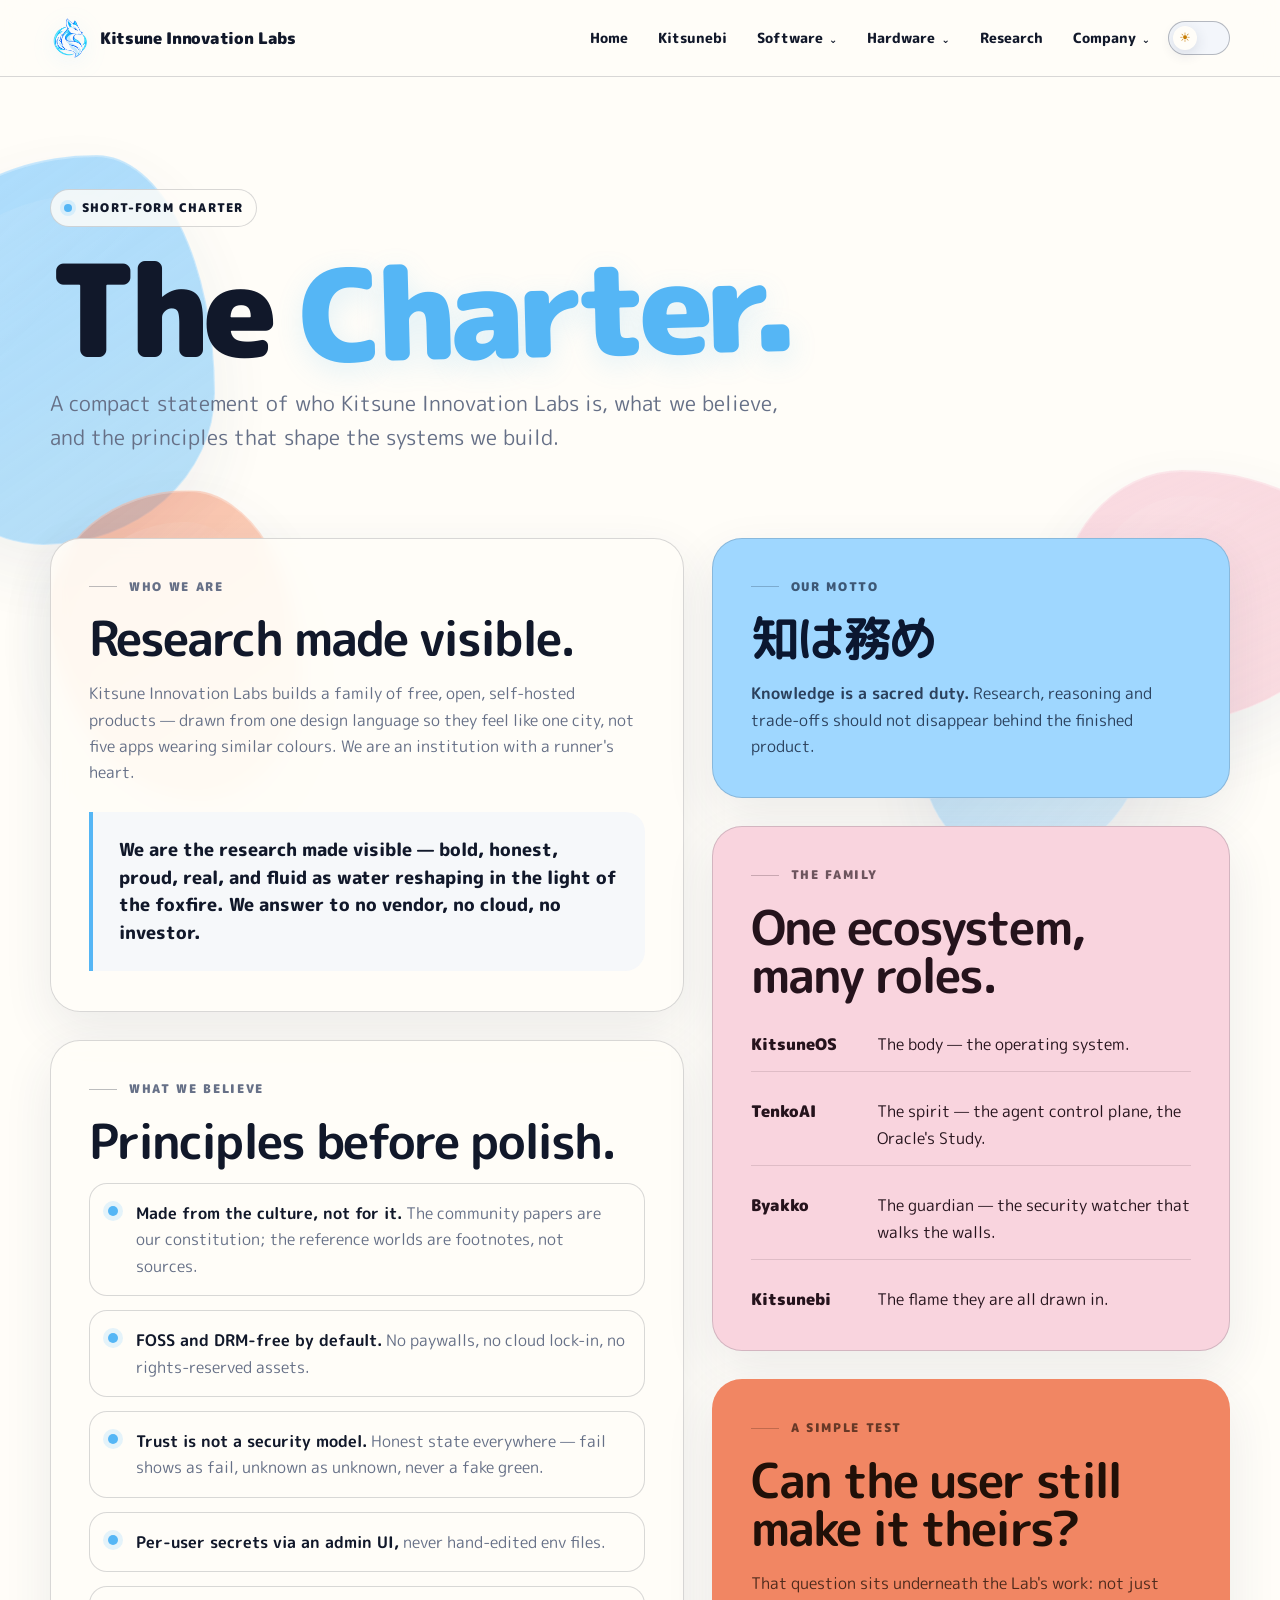
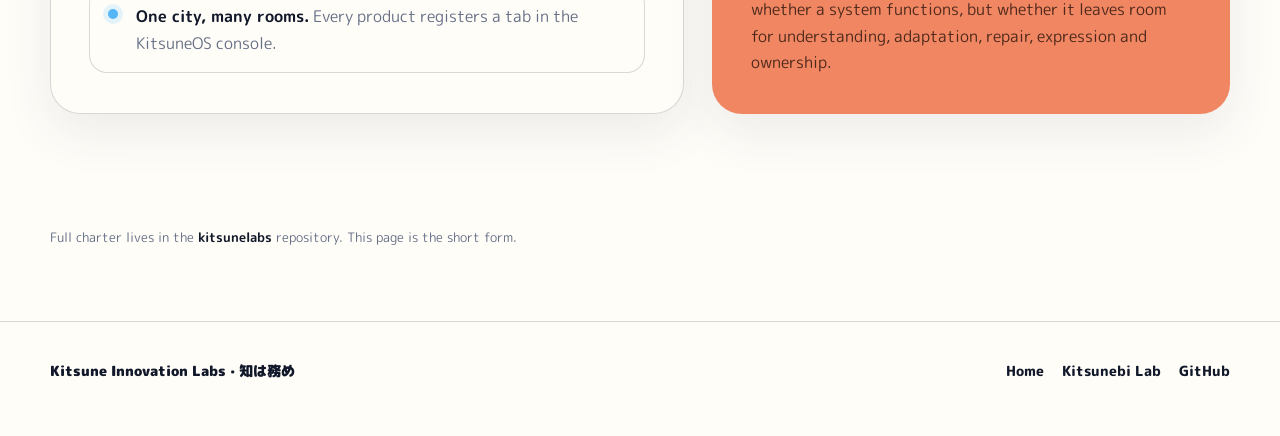
==== charter/index.html @ 7ac41de8 "Sync website dev branch" ====
<!DOCTYPE html>
<html lang="en" data-theme="day">
<head>
  <meta charset="UTF-8">
  <meta name="viewport" content="width=device-width, initial-scale=1.0">
  <title>Charter — Kitsune Innovation Labs</title>
  <meta name="description" content="The short-form charter for Kitsune Innovation Labs: who we are, what we believe, and how the Kitsune ecosystem fits together.">
  <link rel="preconnect" href="https://fonts.googleapis.com">
  <link rel="preconnect" href="https://fonts.gstatic.com" crossorigin>
  <link href="https://fonts.googleapis.com/css2?family=M+PLUS+Rounded+1c:wght@400;500;700;800;900&display=swap" rel="stylesheet">
  <style>
    :root {
      --foxfire:#79c8ff;
      --foxfire-strong:#55b6f5;
      --sakura:#f7c8d5;
      --ember:#ef724a;
      --night:#101936;
      --cream:#fffdf8;
      --ink:#11182a;
      --muted:#667087;
      --line:rgba(17,24,42,.16);
      --line-strong:rgba(17,24,42,.28);
      --paper:#fffdf8;
      --soft:#f3f6fb;
      --shadow:0 18px 50px rgba(40,54,84,.09);
      --radius:30px;
      --font:"M PLUS Rounded 1c",ui-rounded,system-ui,-apple-system,BlinkMacSystemFont,"Segoe UI",sans-serif;
    }

    html[data-theme="night"] {
      --ink:#f8faff;
      --muted:#b5bed0;
      --line:rgba(238,243,255,.15);
      --line-strong:rgba(238,243,255,.27);
      --paper:#0f1833;
      --soft:#162140;
      --cream:#0c142c;
      --shadow:0 18px 50px rgba(0,0,0,.18);
    }

    * { box-sizing:border-box; }
    html { scroll-behavior:smooth; }
    body {
      margin:0;
      font-family:var(--font);
      color:var(--ink);
      background:var(--cream);
      line-height:1.65;
      overflow-x:hidden;
      transition:background .25s ease,color .25s ease;
    }

    a { color:inherit; }
    button { font:inherit; }
    .shell { width:min(1180px,calc(100% - 48px)); margin:0 auto; }

    .page-blobs {
      position:fixed;
      inset:0;
      z-index:0;
      overflow:hidden;
      pointer-events:none;
    }
    .blob {
      position:absolute;
      opacity:.72;
      border:1px solid rgba(255,255,255,.34);
      box-shadow:0 26px 70px rgba(63,87,128,.10),inset 0 1px 0 rgba(255,255,255,.28);
      animation:lava-drift 18s ease-in-out infinite alternate;
      will-change:transform,border-radius;
      transform-origin:center;
      translate:0 var(--scroll-shift,0px);
    }
    .blob::after {
      content:"";
      position:absolute;
      inset:10%;
      border-radius:inherit;
      background:linear-gradient(135deg,rgba(255,255,255,.24),transparent 45%);
      opacity:.55;
    }
    .blob.one {
      width:330px;height:390px;left:-115px;top:155px;
      border-radius:64% 36% 52% 48%/44% 61% 39% 56%;
      background:linear-gradient(145deg,rgba(121,200,255,.88),rgba(85,182,245,.58));
      animation-duration:20s;
    }
    .blob.two {
      width:300px;height:255px;right:-76px;top:470px;
      border-radius:42% 58% 67% 33%/58% 42% 58% 42%;
      background:linear-gradient(155deg,rgba(247,200,213,.9),rgba(239,168,188,.56));
      animation-duration:24s;
      animation-direction:alternate-reverse;
    }
    .blob.three {
      width:250px;height:310px;left:4%;bottom:100px;
      border-radius:55% 45% 39% 61%/37% 60% 40% 63%;
      background:linear-gradient(145deg,rgba(239,114,74,.68),rgba(255,188,137,.46));
      animation-duration:22s;
    }
    .blob.four {
      width:230px;height:270px;right:10%;bottom:36px;
      border-radius:37% 63% 57% 43%/61% 43% 57% 39%;
      background:linear-gradient(135deg,rgba(85,182,245,.58),rgba(126,200,255,.34));
      animation-duration:27s;
      animation-direction:alternate-reverse;
    }
    html[data-theme="night"] .blob {
      opacity:.46;
      border-color:rgba(255,255,255,.12);
      box-shadow:0 30px 90px rgba(0,0,0,.14),inset 0 1px 0 rgba(255,255,255,.10);
      filter:saturate(.88) brightness(.84);
    }

    @keyframes lava-drift {
      0% { transform:translate3d(0,0,0) rotate(-2deg) scale(1);border-radius:64% 36% 52% 48%/44% 61% 39% 56%; }
      45% { transform:translate3d(18px,-12px,0) rotate(4deg) scale(1.045);border-radius:43% 57% 35% 65%/58% 37% 63% 42%; }
      100% { transform:translate3d(-8px,18px,0) rotate(-5deg) scale(.97);border-radius:56% 44% 63% 37%/36% 62% 38% 64%; }
    }
      to { transform:translate3d(20px,-14px,0) rotate(9deg) scale(1.05); }
    }

    .site-header,
    main,
    footer { position:relative; z-index:1; }

    .site-header {
      position:sticky;
      top:0;
      z-index:20;
      border-bottom:1px solid var(--line);
      background:color-mix(in srgb,var(--cream) 88%,transparent);
      backdrop-filter:blur(14px);
    }
    .nav {
      min-height:76px;
      display:flex;
      align-items:center;
      justify-content:space-between;
      gap:24px;
    }
    .brand {
      display:inline-flex;
      align-items:center;
      gap:10px;
      text-decoration:none;
      font-size:1rem;
      font-weight:900;
      letter-spacing:-.02em;
      white-space:nowrap;
    }
    .brand-mark {
      width:40px;
      height:40px;
      display:block;
      flex:0 0 auto;
      filter:drop-shadow(0 5px 12px rgba(85,182,245,.12));
    }
    .nav-links { display:flex;align-items:center;gap:6px; }
    .nav-link,.nav-menu summary {
      appearance:none;border:0;background:none;text-decoration:none;color:var(--ink);
      padding:9px 12px;border-radius:999px;font-size:.86rem;font-weight:800;
      line-height:1.2;cursor:pointer;list-style:none;white-space:nowrap;
    }
    .nav-menu summary::-webkit-details-marker { display:none; }
    .nav-link:hover,.nav-link:focus-visible,.nav-menu summary:hover,.nav-menu summary:focus-visible,.nav-menu[open] > summary { background:var(--soft); }
    .nav-menu { position:relative; }
    .nav-menu summary::after { content:"⌄";display:inline-block;margin-left:6px;font-size:.72em;transition:transform .18s ease; }
    .nav-menu[open] summary::after { transform:rotate(180deg); }
    .nav-dropdown {
      position:absolute;right:0;top:calc(100% + 10px);min-width:260px;padding:8px;
      border:1px solid var(--line);border-radius:20px;
      background:color-mix(in srgb,var(--paper) 94%,transparent);
      backdrop-filter:blur(16px);box-shadow:var(--shadow);z-index:60;
    }
    .nav-dropdown a,.nav-dropdown .nav-disabled {
      display:flex;align-items:center;justify-content:space-between;gap:16px;width:100%;
      padding:11px 12px;border-radius:14px;text-decoration:none;font-weight:800;font-size:.84rem;
    }
    .nav-submenu { position:relative; }
    .nav-submenu > summary {
      display:flex;align-items:center;justify-content:space-between;gap:16px;width:100%;
      padding:11px 12px;border-radius:14px;font-weight:800;font-size:.84rem;cursor:pointer;list-style:none;color:var(--muted);
    }
    .nav-submenu > summary::-webkit-details-marker { display:none; }
    .nav-submenu > summary:hover,.nav-submenu > summary:focus-visible,.nav-submenu[open] > summary { background:var(--soft); }
    .nav-submenu > summary::after {
      content:"";width:0;height:0;flex:0 0 auto;
      border-top:5px solid transparent;border-bottom:5px solid transparent;border-left:7px solid currentColor;
      transition:transform .18s ease;
    }
    .nav-submenu[open] > summary::after { transform:rotate(90deg); }
    .nav-flyout {
      position:absolute;left:calc(100% + 10px);top:-8px;min-width:210px;padding:8px;
      border:1px solid var(--line);border-radius:20px;
      background:color-mix(in srgb,var(--paper) 94%,transparent);
      backdrop-filter:blur(16px);box-shadow:var(--shadow);z-index:70;
    }
    .nav-flyout .nav-disabled { padding:10px 12px; }
    .nav-dropdown a:hover,.nav-dropdown a:focus-visible { background:var(--soft); }
    .nav-disabled { color:var(--muted);cursor:default; }
    .nav-status { font-size:.64rem;letter-spacing:.06em;text-transform:uppercase;opacity:.72; }
    .nav-dropdown-grouped { min-width:300px; }
    .nav-group + .nav-group { border-top:1px solid var(--line);margin-top:6px;padding-top:6px; }
    .nav-group-label { display:block;padding:7px 12px 5px;font-size:.64rem;font-weight:900;letter-spacing:.1em;text-transform:uppercase;color:var(--muted); }

    .theme-switch {
      position:relative;
      width:62px;
      height:34px;
      padding:0;
      border:1px solid var(--line-strong);
      border-radius:999px;
      background:var(--soft);
      cursor:pointer;
    }
    .theme-switch::before {
      content:"☀";
      position:absolute;
      left:4px;top:4px;
      width:24px;height:24px;
      display:grid;place-items:center;
      border-radius:50%;
      background:var(--paper);
      box-shadow:0 4px 14px rgba(40,54,84,.14);
      color:#c67b00;
      font-size:.8rem;
      transition:transform .25s ease,color .25s ease,background .25s ease;
    }
    html[data-theme="night"] .theme-switch::before {
      content:"☾";
      transform:translateX(28px);
      color:var(--foxfire);
    }
    .theme-switch:focus-visible { outline:3px solid color-mix(in srgb,var(--foxfire) 55%,transparent);outline-offset:3px; }

    .hero {
      position:relative;
      max-width:900px;
      padding:112px 0 82px;
    }
    .kicker {
      display:inline-flex;
      align-items:center;
      gap:10px;
      padding:8px 13px;
      border:1px solid var(--line);
      border-radius:999px;
      background:color-mix(in srgb,var(--paper) 82%,transparent);
      font-size:.74rem;
      font-weight:900;
      letter-spacing:.1em;
      text-transform:uppercase;
    }
    .kicker::before {
      content:"";
      width:8px;height:8px;border-radius:50%;
      background:var(--foxfire-strong);
      box-shadow:0 0 0 4px color-mix(in srgb,var(--foxfire) 22%,transparent);
    }
    h1 {
      margin:26px 0 22px;
      font-size:clamp(4rem,10vw,8rem);
      line-height:.88;
      letter-spacing:-.06em;
      font-weight:900;
    }
    h1 span {
      display:inline-block;
      color:var(--foxfire-strong);
      transform:rotate(-1.5deg);
      text-shadow:0 8px 28px rgba(85,182,245,.17);
    }
    .lead {
      max-width:760px;
      margin:0;
      color:var(--muted);
      font-size:clamp(1.08rem,2vw,1.3rem);
    }

    .charter-grid {
      display:grid;
      grid-template-columns:minmax(0,1.1fr) minmax(280px,.9fr);
      gap:28px;
      padding-bottom:112px;
    }
    .stack { display:grid;gap:28px; }
    .card {
      border:1px solid var(--line);
      border-radius:var(--radius);
      padding:38px;
      background:color-mix(in srgb,var(--paper) 90%,transparent);
      backdrop-filter:blur(8px);
      box-shadow:var(--shadow);
    }
    .card.blue { background:color-mix(in srgb,var(--foxfire) 72%,white);color:#0b1730; }
    .card.pink { background:color-mix(in srgb,var(--sakura) 78%,white);color:#25131c; }
    .card.ember { background:color-mix(in srgb,var(--ember) 86%,white);color:#211008;border-color:transparent; }

    .section-label {
      display:flex;
      align-items:center;
      gap:12px;
      margin-bottom:18px;
      color:var(--muted);
      font-size:.74rem;
      font-weight:900;
      letter-spacing:.14em;
      text-transform:uppercase;
    }
    .section-label::before { content:"";width:28px;height:1px;background:var(--line-strong); }
    .blue .section-label,
    .pink .section-label,
    .ember .section-label { color:currentColor;opacity:.66; }
    .blue .section-label::before,
    .pink .section-label::before,
    .ember .section-label::before { background:currentColor;opacity:.35; }

    h2 {
      margin:0 0 18px;
      font-size:clamp(1.8rem,4vw,3rem);
      line-height:1;
      letter-spacing:-.04em;
    }
    p { margin:0;color:var(--muted);font-size:1rem; }
    p + p { margin-top:16px; }
    .blue p,.pink p,.ember p { color:currentColor;opacity:.78; }
    strong,b { color:var(--ink); }
    .blue strong,.blue b,.pink strong,.pink b,.ember strong,.ember b { color:currentColor; }

    .quote {
      margin-top:26px;
      padding:24px 26px;
      border-left:4px solid var(--foxfire-strong);
      border-radius:0 20px 20px 0;
      background:color-mix(in srgb,var(--soft) 70%,transparent);
      font-size:1.12rem;
      font-weight:800;
      line-height:1.55;
    }

    ul {
      margin:0;
      padding:0;
      list-style:none;
      display:grid;
      gap:14px;
    }
    li {
      position:relative;
      padding:16px 18px 16px 46px;
      border:1px solid var(--line);
      border-radius:18px;
      background:color-mix(in srgb,var(--paper) 80%,transparent);
      color:var(--muted);
    }
    li::before {
      content:"";
      position:absolute;
      left:18px;top:22px;
      width:10px;height:10px;
      border-radius:50%;
      background:var(--foxfire-strong);
      box-shadow:0 0 0 5px color-mix(in srgb,var(--foxfire) 20%,transparent);
    }

    .family {
      display:grid;
      gap:12px;
      margin-top:18px;
    }
    .family-item {
      display:grid;
      grid-template-columns:110px 1fr;
      gap:16px;
      align-items:start;
      padding:14px 0;
      border-bottom:1px solid color-mix(in srgb,currentColor 12%,transparent);
    }
    .family-item:last-child { border-bottom:0;padding-bottom:0; }
    .family-item strong { font-weight:900; }

    .footnote {
      padding:0 0 72px;
      color:var(--muted);
      font-size:.84rem;
    }

    footer {
      border-top:1px solid var(--line);
      padding:38px 0 54px;
      font-size:.86rem;
    }
    .footer-row { display:flex;justify-content:space-between;align-items:center;gap:24px; }
    .footer-brand { font-weight:900; }
    .footer-links { display:flex;flex-wrap:wrap;gap:18px; }
    .footer-links a { text-decoration:none;font-weight:800; }

    @media (max-width:860px) {
      .charter-grid { grid-template-columns:1fr; }
    }
    @media (max-width:700px) {
      .shell { width:min(100% - 30px,1180px); }
      .nav { min-height:68px; }
      .brand { font-size:.9rem;gap:8px; }
      .brand span { display:none; }
      .brand-mark { width:34px;height:34px; }
      .nav-links { gap:2px; }
      .nav-link,.nav-menu summary { padding:8px 7px;font-size:.76rem; }
      .nav-menu summary::after { margin-left:3px; }
      .nav-dropdown { position:fixed;left:15px;right:15px;top:76px;min-width:0; }
      .nav-flyout { position:static;margin:6px 0 2px 12px;min-width:0;box-shadow:none;background:transparent; }
      .theme-switch { width:54px;flex:0 0 54px; }
      .theme-switch::before { width:24px;height:24px; }
      html[data-theme="night"] .theme-switch::before { transform:translateX(20px); }
      .hero { padding:78px 0 58px; }
      .card { padding:28px; }
      .family-item { grid-template-columns:1fr;gap:4px; }
      .footer-row { align-items:flex-start;flex-direction:column; }
      .blob.one { width:240px;height:240px;left:-80px;top:110px; }
      .blob.two { width:220px;height:220px;right:-70px;top:480px; }
      .blob.three { width:180px;height:180px;left:-30px;bottom:130px; }
    }
    @media (prefers-reduced-motion:reduce) {
      html { scroll-behavior:auto; }
      *,*::before,*::after { animation:none !important;transition:none !important; }
    }
  </style>
</head>
<body>
  <div class="page-blobs" aria-hidden="true">
    <div class="blob one" data-depth="0.055"></div>
    <div class="blob two" data-depth="0.075"></div>
    <div class="blob three" data-depth="0.09"></div>
    <div class="blob four" data-depth="0.045"></div>
  </div>

  <header class="site-header"><div class="shell nav"><a class="brand" href="../"><img class="brand-mark" src="../assets/kitsune-emblem.png" alt="" aria-hidden="true"><span>Kitsune Innovation Labs</span></a><nav class="nav-links" aria-label="Primary navigation"><a class="nav-link" href="../">Home</a><a class="nav-link" href="../design/">Kitsunebi</a><details class="nav-menu"><summary>Software</summary><div class="nav-dropdown nav-dropdown-grouped"><div class="nav-group"><span class="nav-group-label">Systems</span><details class="nav-submenu"><summary><span>KitsuneOS</span><span class="nav-status">In development</span></summary><div class="nav-flyout"><a href="../kitsuneos/"><span>KitsuneOS overview</span><span aria-hidden="true">→</span></a><a href="../kitsuneos/desktop/"><span>Desktop</span><span aria-hidden="true">→</span></a><a href="../kitsuneos/server/"><span>Server</span><span aria-hidden="true">→</span></a><a href="../kitsuneos/tv/"><span>TV</span><span aria-hidden="true">→</span></a><a href="../kitsuneos/touch/"><span>Touch</span><span aria-hidden="true">→</span></a><a href="../kitsuneos/wear/"><span>Wear</span><span aria-hidden="true">→</span></a><a href="../kitsuneos/game/"><span>Game</span><span aria-hidden="true">→</span></a><a href="../kitsuneos/sim/"><span>Sim</span><span aria-hidden="true">→</span></a><a href="../kitsuneos/apple-silicon/"><span>Apple Silicon</span><span aria-hidden="true">→</span></a></div></details><div class="nav-disabled"><span>Kitsune Control</span><span class="nav-status">In development</span></div></div><div class="nav-group"><span class="nav-group-label">Intelligence</span><div class="nav-disabled"><span>Neko / TenkoAI</span><span class="nav-status">Research</span></div></div><div class="nav-group"><span class="nav-group-label">Experiences</span><div class="nav-disabled"><span>GameTable</span><span class="nav-status">In development</span></div><div class="nav-disabled"><span>Kitsune Music</span><span class="nav-status">Research</span></div><div class="nav-disabled"><span>Kitsune Stream</span><span class="nav-status">Future</span></div></div><div class="nav-group"><span class="nav-group-label">Learning</span><div class="nav-disabled"><span>Kitsune Academy</span><span class="nav-status">Planned</span></div></div></div></details><details class="nav-menu"><summary>Hardware</summary><div class="nav-dropdown"><div class="nav-disabled"><span>Shirogane</span><span class="nav-status">Division</span></div><div class="nav-disabled"><span>KitsuneBook</span><span class="nav-status">Future</span></div><div class="nav-disabled"><span>Kitsune Pocket</span><span class="nav-status">Future</span></div><div class="nav-disabled"><span>Kitsune Slate</span><span class="nav-status">Future</span></div><div class="nav-disabled"><span>Kitsune Loop</span><span class="nav-status">Future</span></div><div class="nav-disabled"><span>Kitsune Serve</span><span class="nav-status">Future</span></div></div></details><a class="nav-link" href="../design/#/research">Research</a><details class="nav-menu"><summary>Company</summary><div class="nav-dropdown"><a href="../charter/" aria-current="page"><span>Charter</span><span aria-hidden="true">→</span></a><a href="https://github.com/Kitsune-Innovation-Labs"><span>GitHub</span><span aria-hidden="true">↗</span></a></div></details><button class="theme-switch" id="themeToggle" type="button" role="switch" aria-checked="false" aria-label="Use night theme"></button></nav></div></header>

  <main>
    <div class="shell">
      <section class="hero" aria-labelledby="charter-title">
        <div class="kicker">Short-form charter</div>
        <h1 id="charter-title">The <span>Charter.</span></h1>
        <p class="lead">A compact statement of who Kitsune Innovation Labs is, what we believe, and the principles that shape the systems we build.</p>
      </section>

      <div class="charter-grid">
        <div class="stack">
          <section class="card" aria-labelledby="who-title">
            <div class="section-label">Who we are</div>
            <h2 id="who-title">Research made visible.</h2>
            <p>Kitsune Innovation Labs builds a family of free, open, self-hosted products — drawn from one design language so they feel like one city, not five apps wearing similar colours. We are an institution with a runner's heart.</p>
            <div class="quote">We are the research made visible — bold, honest, proud, real, and fluid as water reshaping in the light of the foxfire. We answer to no vendor, no cloud, no investor.</div>
          </section>

          <section class="card" aria-labelledby="beliefs-title">
            <div class="section-label">What we believe</div>
            <h2 id="beliefs-title">Principles before polish.</h2>
            <ul>
              <li><b>Made from the culture, not for it.</b> The community papers are our constitution; the reference worlds are footnotes, not sources.</li>
              <li><b>FOSS and DRM-free by default.</b> No paywalls, no cloud lock-in, no rights-reserved assets.</li>
              <li><b>Trust is not a security model.</b> Honest state everywhere — fail shows as fail, unknown as unknown, never a fake green.</li>
              <li><b>Per-user secrets via an admin UI,</b> never hand-edited env files.</li>
              <li><b>One city, many rooms.</b> Every product registers a tab in the KitsuneOS console.</li>
            </ul>
          </section>
        </div>

        <div class="stack">
          <section class="card blue" aria-labelledby="motto-title">
            <div class="section-label">Our motto</div>
            <h2 id="motto-title">知は務め</h2>
            <p><strong>Knowledge is a sacred duty.</strong> Research, reasoning and trade-offs should not disappear behind the finished product.</p>
          </section>

          <section class="card pink" aria-labelledby="family-title">
            <div class="section-label">The family</div>
            <h2 id="family-title">One ecosystem, many roles.</h2>
            <div class="family">
              <div class="family-item"><strong>KitsuneOS</strong><span>The body — the operating system.</span></div>
              <div class="family-item"><strong>TenkoAI</strong><span>The spirit — the agent control plane, the Oracle's Study.</span></div>
              <div class="family-item"><strong>Byakko</strong><span>The guardian — the security watcher that walks the walls.</span></div>
              <div class="family-item"><strong>Kitsunebi</strong><span>The flame they are all drawn in.</span></div>
            </div>
          </section>

          <section class="card ember" aria-labelledby="ownership-title">
            <div class="section-label">A simple test</div>
            <h2 id="ownership-title">Can the user still make it theirs?</h2>
            <p>That question sits underneath the Lab's work: not just whether a system functions, but whether it leaves room for understanding, adaptation, repair, expression and ownership.</p>
          </section>
        </div>
      </div>

      <p class="footnote">Full charter lives in the <strong>kitsunelabs</strong> repository. This page is the short form.</p>
    </div>
  </main>

  <footer>
    <div class="shell footer-row">
      <div class="footer-brand">Kitsune Innovation Labs · 知は務め</div>
      <div class="footer-links">
        <a href="../">Home</a>
        <a href="../design/">Kitsunebi Lab</a>
        <a href="https://github.com/Kitsune-Innovation-Labs">GitHub</a>
      </div>
    </div>
  </footer>

  <script>
    const root = document.documentElement;
    const toggle = document.getElementById('themeToggle');
    const saved = localStorage.getItem('kitsune-theme');

    if (saved === 'night') root.dataset.theme = 'night';
    else root.dataset.theme = 'day';

    function syncToggle() {
      const isNight = root.dataset.theme === 'night';
      toggle.setAttribute('aria-checked', String(isNight));
      toggle.setAttribute('aria-label', isNight ? 'Use day theme' : 'Use night theme');
    }

    syncToggle();
    toggle.addEventListener('click', () => {
      const next = root.dataset.theme === 'night' ? 'day' : 'night';
      root.dataset.theme = next;
      localStorage.setItem('kitsune-theme', next);
      syncToggle();
    });

    const reduceMotion = window.matchMedia('(prefers-reduced-motion: reduce)');
    const blobs = [...document.querySelectorAll('.blob[data-depth]')];
    let scrollTick = false;

    function moveBlobs() {
      if (reduceMotion.matches) {
        blobs.forEach(blob => blob.style.removeProperty('--scroll-shift'));
        scrollTick = false;
        return;
      }

      const y = window.scrollY;
      blobs.forEach(blob => {
        const depth = parseFloat(blob.dataset.depth || '0');
        const shift = Math.max(-120, Math.min(120, -y * depth));
        blob.style.setProperty('--scroll-shift', `${shift}px`);
      });
      scrollTick = false;
    }

    function requestBlobMove() {
      if (!scrollTick) {
        scrollTick = true;
        requestAnimationFrame(moveBlobs);
      }
    }

    window.addEventListener('scroll', requestBlobMove, { passive:true });
    reduceMotion.addEventListener?.('change', requestBlobMove);
    moveBlobs();

    document.addEventListener('click', event => {
      document.querySelectorAll('.nav-menu[open]').forEach(menu => {
        if (!menu.contains(event.target)) menu.removeAttribute('open');
      });
    });
    document.addEventListener('keydown', event => {
      if (event.key === 'Escape') document.querySelectorAll('.nav-menu[open]').forEach(menu => menu.removeAttribute('open'));
    });
    document.querySelectorAll('.nav-menu').forEach(menu => menu.addEventListener('toggle', () => {
      if (menu.open) document.querySelectorAll('.nav-menu[open]').forEach(other => {
        if (other !== menu) other.removeAttribute('open');
      });
    }));
  </script>
</body>
</html>
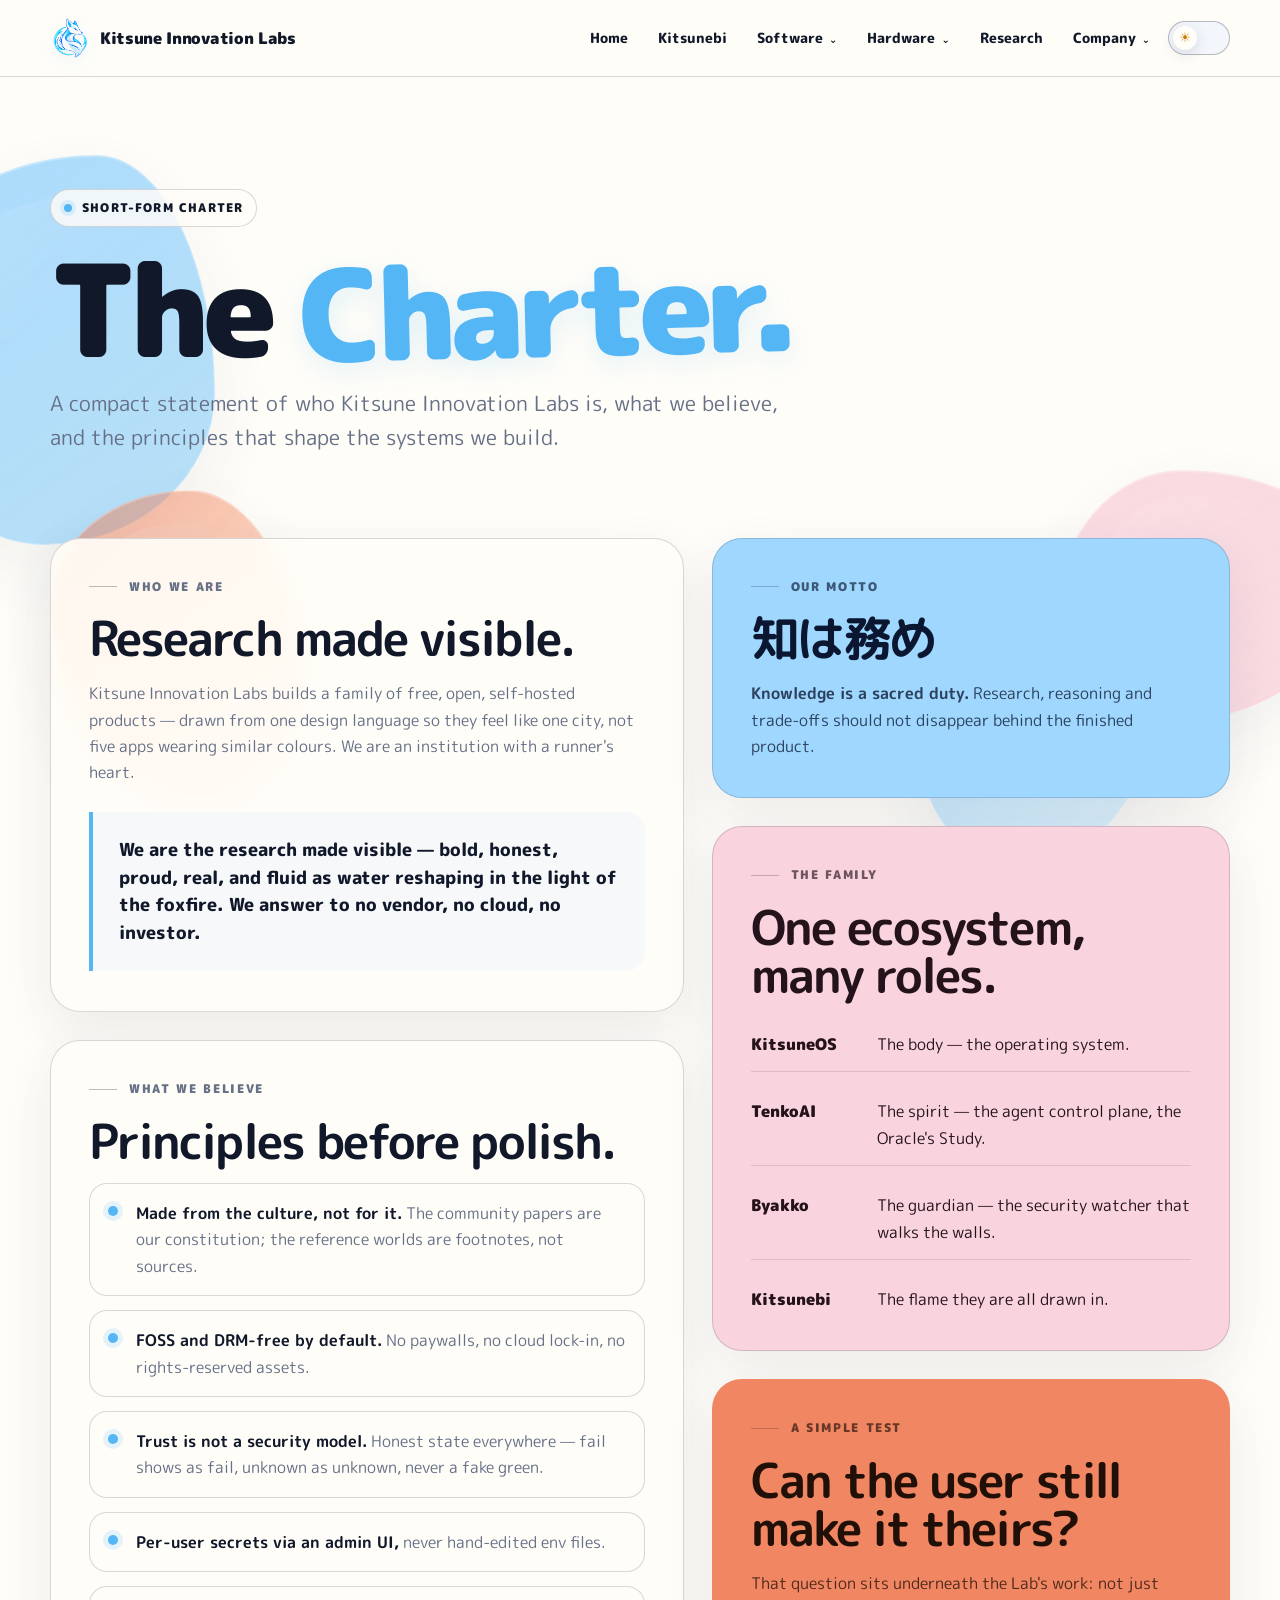
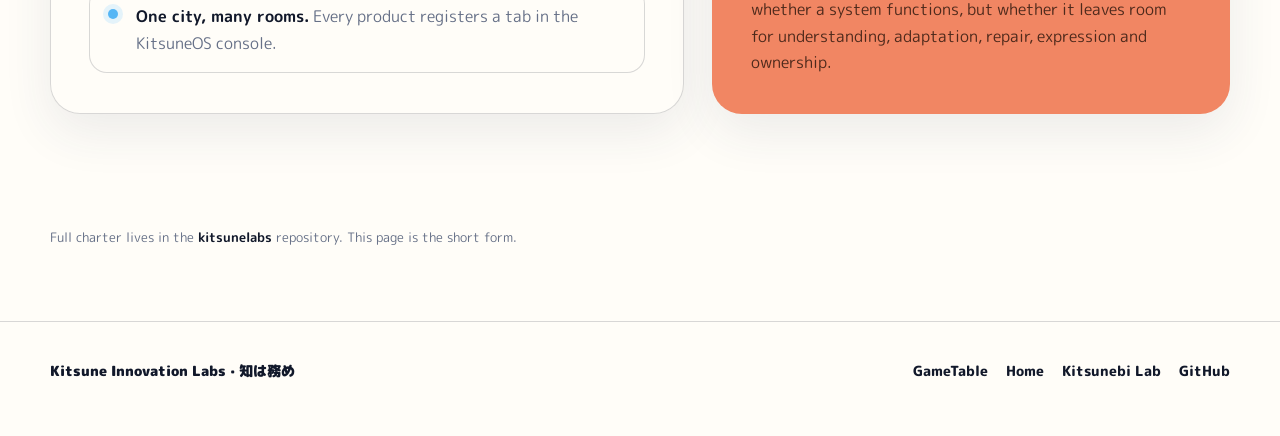
==== commit d916ca5e: "Sync website dev branch" ====
--- a/charter/index.html
+++ b/charter/index.html
@@ -9,571 +9,23 @@
   <link rel="preconnect" href="https://fonts.gstatic.com" crossorigin>
   <link href="https://fonts.googleapis.com/css2?family=M+PLUS+Rounded+1c:wght@400;500;700;800;900&display=swap" rel="stylesheet">
   <style>
-    :root {
-      --foxfire:#79c8ff;
-      --foxfire-strong:#55b6f5;
-      --sakura:#f7c8d5;
-      --ember:#ef724a;
-      --night:#101936;
-      --cream:#fffdf8;
-      --ink:#11182a;
-      --muted:#667087;
-      --line:rgba(17,24,42,.16);
-      --line-strong:rgba(17,24,42,.28);
-      --paper:#fffdf8;
-      --soft:#f3f6fb;
-      --shadow:0 18px 50px rgba(40,54,84,.09);
-      --radius:30px;
-      --font:"M PLUS Rounded 1c",ui-rounded,system-ui,-apple-system,BlinkMacSystemFont,"Segoe UI",sans-serif;
-    }
-
-    html[data-theme="night"] {
-      --ink:#f8faff;
-      --muted:#b5bed0;
-      --line:rgba(238,243,255,.15);
-      --line-strong:rgba(238,243,255,.27);
-      --paper:#0f1833;
-      --soft:#162140;
-      --cream:#0c142c;
-      --shadow:0 18px 50px rgba(0,0,0,.18);
-    }
-
-    * { box-sizing:border-box; }
-    html { scroll-behavior:smooth; }
-    body {
-      margin:0;
-      font-family:var(--font);
-      color:var(--ink);
-      background:var(--cream);
-      line-height:1.65;
-      overflow-x:hidden;
-      transition:background .25s ease,color .25s ease;
-    }
-
-    a { color:inherit; }
-    button { font:inherit; }
-    .shell { width:min(1180px,calc(100% - 48px)); margin:0 auto; }
-
-    .page-blobs {
-      position:fixed;
-      inset:0;
-      z-index:0;
-      overflow:hidden;
-      pointer-events:none;
-    }
-    .blob {
-      position:absolute;
-      opacity:.72;
-      border:1px solid rgba(255,255,255,.34);
-      box-shadow:0 26px 70px rgba(63,87,128,.10),inset 0 1px 0 rgba(255,255,255,.28);
-      animation:lava-drift 18s ease-in-out infinite alternate;
-      will-change:transform,border-radius;
-      transform-origin:center;
-      translate:0 var(--scroll-shift,0px);
-    }
-    .blob::after {
-      content:"";
-      position:absolute;
-      inset:10%;
-      border-radius:inherit;
-      background:linear-gradient(135deg,rgba(255,255,255,.24),transparent 45%);
-      opacity:.55;
-    }
-    .blob.one {
-      width:330px;height:390px;left:-115px;top:155px;
-      border-radius:64% 36% 52% 48%/44% 61% 39% 56%;
-      background:linear-gradient(145deg,rgba(121,200,255,.88),rgba(85,182,245,.58));
-      animation-duration:20s;
-    }
-    .blob.two {
-      width:300px;height:255px;right:-76px;top:470px;
-      border-radius:42% 58% 67% 33%/58% 42% 58% 42%;
-      background:linear-gradient(155deg,rgba(247,200,213,.9),rgba(239,168,188,.56));
-      animation-duration:24s;
-      animation-direction:alternate-reverse;
-    }
-    .blob.three {
-      width:250px;height:310px;left:4%;bottom:100px;
-      border-radius:55% 45% 39% 61%/37% 60% 40% 63%;
-      background:linear-gradient(145deg,rgba(239,114,74,.68),rgba(255,188,137,.46));
-      animation-duration:22s;
-    }
-    .blob.four {
-      width:230px;height:270px;right:10%;bottom:36px;
-      border-radius:37% 63% 57% 43%/61% 43% 57% 39%;
-      background:linear-gradient(135deg,rgba(85,182,245,.58),rgba(126,200,255,.34));
-      animation-duration:27s;
-      animation-direction:alternate-reverse;
-    }
-    html[data-theme="night"] .blob {
-      opacity:.46;
-      border-color:rgba(255,255,255,.12);
-      box-shadow:0 30px 90px rgba(0,0,0,.14),inset 0 1px 0 rgba(255,255,255,.10);
-      filter:saturate(.88) brightness(.84);
-    }
-
-    @keyframes lava-drift {
-      0% { transform:translate3d(0,0,0) rotate(-2deg) scale(1);border-radius:64% 36% 52% 48%/44% 61% 39% 56%; }
-      45% { transform:translate3d(18px,-12px,0) rotate(4deg) scale(1.045);border-radius:43% 57% 35% 65%/58% 37% 63% 42%; }
-      100% { transform:translate3d(-8px,18px,0) rotate(-5deg) scale(.97);border-radius:56% 44% 63% 37%/36% 62% 38% 64%; }
-    }
-      to { transform:translate3d(20px,-14px,0) rotate(9deg) scale(1.05); }
-    }
-
-    .site-header,
-    main,
-    footer { position:relative; z-index:1; }
-
-    .site-header {
-      position:sticky;
-      top:0;
-      z-index:20;
-      border-bottom:1px solid var(--line);
-      background:color-mix(in srgb,var(--cream) 88%,transparent);
-      backdrop-filter:blur(14px);
-    }
-    .nav {
-      min-height:76px;
-      display:flex;
-      align-items:center;
-      justify-content:space-between;
-      gap:24px;
-    }
-    .brand {
-      display:inline-flex;
-      align-items:center;
-      gap:10px;
-      text-decoration:none;
-      font-size:1rem;
-      font-weight:900;
-      letter-spacing:-.02em;
-      white-space:nowrap;
-    }
-    .brand-mark {
-      width:40px;
-      height:40px;
-      display:block;
-      flex:0 0 auto;
-      filter:drop-shadow(0 5px 12px rgba(85,182,245,.12));
-    }
-    .nav-links { display:flex;align-items:center;gap:6px; }
-    .nav-link,.nav-menu summary {
-      appearance:none;border:0;background:none;text-decoration:none;color:var(--ink);
-      padding:9px 12px;border-radius:999px;font-size:.86rem;font-weight:800;
-      line-height:1.2;cursor:pointer;list-style:none;white-space:nowrap;
-    }
-    .nav-menu summary::-webkit-details-marker { display:none; }
-    .nav-link:hover,.nav-link:focus-visible,.nav-menu summary:hover,.nav-menu summary:focus-visible,.nav-menu[open] > summary { background:var(--soft); }
-    .nav-menu { position:relative; }
-    .nav-menu summary::after { content:"⌄";display:inline-block;margin-left:6px;font-size:.72em;transition:transform .18s ease; }
-    .nav-menu[open] summary::after { transform:rotate(180deg); }
-    .nav-dropdown {
-      position:absolute;right:0;top:calc(100% + 10px);min-width:260px;padding:8px;
-      border:1px solid var(--line);border-radius:20px;
-      background:color-mix(in srgb,var(--paper) 94%,transparent);
-      backdrop-filter:blur(16px);box-shadow:var(--shadow);z-index:60;
-    }
-    .nav-dropdown a,.nav-dropdown .nav-disabled {
-      display:flex;align-items:center;justify-content:space-between;gap:16px;width:100%;
-      padding:11px 12px;border-radius:14px;text-decoration:none;font-weight:800;font-size:.84rem;
-    }
-    .nav-submenu { position:relative; }
-    .nav-submenu > summary {
-      display:flex;align-items:center;justify-content:space-between;gap:16px;width:100%;
-      padding:11px 12px;border-radius:14px;font-weight:800;font-size:.84rem;cursor:pointer;list-style:none;color:var(--muted);
-    }
-    .nav-submenu > summary::-webkit-details-marker { display:none; }
-    .nav-submenu > summary:hover,.nav-submenu > summary:focus-visible,.nav-submenu[open] > summary { background:var(--soft); }
-    .nav-submenu > summary::after {
-      content:"";width:0;height:0;flex:0 0 auto;
-      border-top:5px solid transparent;border-bottom:5px solid transparent;border-left:7px solid currentColor;
-      transition:transform .18s ease;
-    }
-    .nav-submenu[open] > summary::after { transform:rotate(90deg); }
-    .nav-flyout {
-      position:absolute;left:calc(100% + 10px);top:-8px;min-width:210px;padding:8px;
-      border:1px solid var(--line);border-radius:20px;
-      background:color-mix(in srgb,var(--paper) 94%,transparent);
-      backdrop-filter:blur(16px);box-shadow:var(--shadow);z-index:70;
-    }
-    .nav-flyout .nav-disabled { padding:10px 12px; }
-    .nav-dropdown a:hover,.nav-dropdown a:focus-visible { background:var(--soft); }
-    .nav-disabled { color:var(--muted);cursor:default; }
-    .nav-status { font-size:.64rem;letter-spacing:.06em;text-transform:uppercase;opacity:.72; }
-    .nav-dropdown-grouped { min-width:300px; }
-    .nav-group + .nav-group { border-top:1px solid var(--line);margin-top:6px;padding-top:6px; }
-    .nav-group-label { display:block;padding:7px 12px 5px;font-size:.64rem;font-weight:900;letter-spacing:.1em;text-transform:uppercase;color:var(--muted); }
-
-    .theme-switch {
-      position:relative;
-      width:62px;
-      height:34px;
-      padding:0;
-      border:1px solid var(--line-strong);
-      border-radius:999px;
-      background:var(--soft);
-      cursor:pointer;
-    }
-    .theme-switch::before {
-      content:"☀";
-      position:absolute;
-      left:4px;top:4px;
-      width:24px;height:24px;
-      display:grid;place-items:center;
-      border-radius:50%;
-      background:var(--paper);
-      box-shadow:0 4px 14px rgba(40,54,84,.14);
-      color:#c67b00;
-      font-size:.8rem;
-      transition:transform .25s ease,color .25s ease,background .25s ease;
-    }
-    html[data-theme="night"] .theme-switch::before {
-      content:"☾";
-      transform:translateX(28px);
-      color:var(--foxfire);
-    }
-    .theme-switch:focus-visible { outline:3px solid color-mix(in srgb,var(--foxfire) 55%,transparent);outline-offset:3px; }
-
-    .hero {
-      position:relative;
-      max-width:900px;
-      padding:112px 0 82px;
-    }
-    .kicker {
-      display:inline-flex;
-      align-items:center;
-      gap:10px;
-      padding:8px 13px;
-      border:1px solid var(--line);
-      border-radius:999px;
-      background:color-mix(in srgb,var(--paper) 82%,transparent);
-      font-size:.74rem;
-      font-weight:900;
-      letter-spacing:.1em;
-      text-transform:uppercase;
-    }
-    .kicker::before {
-      content:"";
-      width:8px;height:8px;border-radius:50%;
-      background:var(--foxfire-strong);
-      box-shadow:0 0 0 4px color-mix(in srgb,var(--foxfire) 22%,transparent);
-    }
-    h1 {
-      margin:26px 0 22px;
-      font-size:clamp(4rem,10vw,8rem);
-      line-height:.88;
-      letter-spacing:-.06em;
-      font-weight:900;
-    }
-    h1 span {
-      display:inline-block;
-      color:var(--foxfire-strong);
-      transform:rotate(-1.5deg);
-      text-shadow:0 8px 28px rgba(85,182,245,.17);
-    }
-    .lead {
-      max-width:760px;
-      margin:0;
-      color:var(--muted);
-      font-size:clamp(1.08rem,2vw,1.3rem);
-    }
-
-    .charter-grid {
-      display:grid;
-      grid-template-columns:minmax(0,1.1fr) minmax(280px,.9fr);
-      gap:28px;
-      padding-bottom:112px;
-    }
-    .stack { display:grid;gap:28px; }
-    .card {
-      border:1px solid var(--line);
-      border-radius:var(--radius);
-      padding:38px;
-      background:color-mix(in srgb,var(--paper) 90%,transparent);
-      backdrop-filter:blur(8px);
-      box-shadow:var(--shadow);
-    }
-    .card.blue { background:color-mix(in srgb,var(--foxfire) 72%,white);color:#0b1730; }
-    .card.pink { background:color-mix(in srgb,var(--sakura) 78%,white);color:#25131c; }
-    .card.ember { background:color-mix(in srgb,var(--ember) 86%,white);color:#211008;border-color:transparent; }
-
-    .section-label {
-      display:flex;
-      align-items:center;
-      gap:12px;
-      margin-bottom:18px;
-      color:var(--muted);
-      font-size:.74rem;
-      font-weight:900;
-      letter-spacing:.14em;
-      text-transform:uppercase;
-    }
-    .section-label::before { content:"";width:28px;height:1px;background:var(--line-strong); }
-    .blue .section-label,
-    .pink .section-label,
-    .ember .section-label { color:currentColor;opacity:.66; }
-    .blue .section-label::before,
-    .pink .section-label::before,
-    .ember .section-label::before { background:currentColor;opacity:.35; }
-
-    h2 {
-      margin:0 0 18px;
-      font-size:clamp(1.8rem,4vw,3rem);
-      line-height:1;
-      letter-spacing:-.04em;
-    }
-    p { margin:0;color:var(--muted);font-size:1rem; }
-    p + p { margin-top:16px; }
-    .blue p,.pink p,.ember p { color:currentColor;opacity:.78; }
-    strong,b { color:var(--ink); }
-    .blue strong,.blue b,.pink strong,.pink b,.ember strong,.ember b { color:currentColor; }
-
-    .quote {
-      margin-top:26px;
-      padding:24px 26px;
-      border-left:4px solid var(--foxfire-strong);
-      border-radius:0 20px 20px 0;
-      background:color-mix(in srgb,var(--soft) 70%,transparent);
-      font-size:1.12rem;
-      font-weight:800;
-      line-height:1.55;
-    }
-
-    ul {
-      margin:0;
-      padding:0;
-      list-style:none;
-      display:grid;
-      gap:14px;
-    }
-    li {
-      position:relative;
-      padding:16px 18px 16px 46px;
-      border:1px solid var(--line);
-      border-radius:18px;
-      background:color-mix(in srgb,var(--paper) 80%,transparent);
-      color:var(--muted);
-    }
-    li::before {
-      content:"";
-      position:absolute;
-      left:18px;top:22px;
-      width:10px;height:10px;
-      border-radius:50%;
-      background:var(--foxfire-strong);
-      box-shadow:0 0 0 5px color-mix(in srgb,var(--foxfire) 20%,transparent);
-    }
-
-    .family {
-      display:grid;
-      gap:12px;
-      margin-top:18px;
-    }
-    .family-item {
-      display:grid;
-      grid-template-columns:110px 1fr;
-      gap:16px;
-      align-items:start;
-      padding:14px 0;
-      border-bottom:1px solid color-mix(in srgb,currentColor 12%,transparent);
-    }
-    .family-item:last-child { border-bottom:0;padding-bottom:0; }
-    .family-item strong { font-weight:900; }
-
-    .footnote {
-      padding:0 0 72px;
-      color:var(--muted);
-      font-size:.84rem;
-    }
-
-    footer {
-      border-top:1px solid var(--line);
-      padding:38px 0 54px;
-      font-size:.86rem;
-    }
-    .footer-row { display:flex;justify-content:space-between;align-items:center;gap:24px; }
-    .footer-brand { font-weight:900; }
-    .footer-links { display:flex;flex-wrap:wrap;gap:18px; }
-    .footer-links a { text-decoration:none;font-weight:800; }
-
-    @media (max-width:860px) {
-      .charter-grid { grid-template-columns:1fr; }
-    }
-    @media (max-width:700px) {
-      .shell { width:min(100% - 30px,1180px); }
-      .nav { min-height:68px; }
-      .brand { font-size:.9rem;gap:8px; }
-      .brand span { display:none; }
-      .brand-mark { width:34px;height:34px; }
-      .nav-links { gap:2px; }
-      .nav-link,.nav-menu summary { padding:8px 7px;font-size:.76rem; }
-      .nav-menu summary::after { margin-left:3px; }
-      .nav-dropdown { position:fixed;left:15px;right:15px;top:76px;min-width:0; }
-      .nav-flyout { position:static;margin:6px 0 2px 12px;min-width:0;box-shadow:none;background:transparent; }
-      .theme-switch { width:54px;flex:0 0 54px; }
-      .theme-switch::before { width:24px;height:24px; }
-      html[data-theme="night"] .theme-switch::before { transform:translateX(20px); }
-      .hero { padding:78px 0 58px; }
-      .card { padding:28px; }
-      .family-item { grid-template-columns:1fr;gap:4px; }
-      .footer-row { align-items:flex-start;flex-direction:column; }
-      .blob.one { width:240px;height:240px;left:-80px;top:110px; }
-      .blob.two { width:220px;height:220px;right:-70px;top:480px; }
-      .blob.three { width:180px;height:180px;left:-30px;bottom:130px; }
-    }
-    @media (prefers-reduced-motion:reduce) {
-      html { scroll-behavior:auto; }
-      *,*::before,*::after { animation:none !important;transition:none !important; }
-    }
+    :root {--foxfire:#79c8ff;--foxfire-strong:#55b6f5;--sakura:#f7c8d5;--ember:#ef724a;--night:#101936;--cream:#fffdf8;--ink:#11182a;--muted:#667087;--line:rgba(17,24,42,.16);--line-strong:rgba(17,24,42,.28);--paper:#fffdf8;--soft:#f3f6fb;--shadow:0 18px 50px rgba(40,54,84,.09);--radius:30px;--font:"M PLUS Rounded 1c",ui-rounded,system-ui,-apple-system,BlinkMacSystemFont,"Segoe UI",sans-serif}
+    html[data-theme="night"]{--ink:#f8faff;--muted:#b5bed0;--line:rgba(238,243,255,.15);--line-strong:rgba(238,243,255,.27);--paper:#0f1833;--soft:#162140;--cream:#0c142c;--shadow:0 18px 50px rgba(0,0,0,.18)}
+    *{box-sizing:border-box}html{scroll-behavior:smooth}body{margin:0;font-family:var(--font);color:var(--ink);background:var(--cream);line-height:1.65;overflow-x:hidden;transition:background .25s ease,color .25s ease}a{color:inherit}button{font:inherit}.shell{width:min(1180px,calc(100% - 48px));margin:0 auto}
+    .page-blobs{position:fixed;inset:0;z-index:0;overflow:hidden;pointer-events:none}.blob{position:absolute;opacity:.72;border:1px solid rgba(255,255,255,.34);box-shadow:0 26px 70px rgba(63,87,128,.10),inset 0 1px 0 rgba(255,255,255,.28);animation:lava-drift 18s ease-in-out infinite alternate;will-change:transform,border-radius;transform-origin:center;translate:0 var(--scroll-shift,0px)}.blob::after{content:"";position:absolute;inset:10%;border-radius:inherit;background:linear-gradient(135deg,rgba(255,255,255,.24),transparent 45%);opacity:.55}.blob.one{width:330px;height:390px;left:-115px;top:155px;border-radius:64% 36% 52% 48%/44% 61% 39% 56%;background:linear-gradient(145deg,rgba(121,200,255,.88),rgba(85,182,245,.58));animation-duration:20s}.blob.two{width:300px;height:255px;right:-76px;top:470px;border-radius:42% 58% 67% 33%/58% 42% 58% 42%;background:linear-gradient(155deg,rgba(247,200,213,.9),rgba(239,168,188,.56));animation-duration:24s;animation-direction:alternate-reverse}.blob.three{width:250px;height:310px;left:4%;bottom:100px;border-radius:55% 45% 39% 61%/37% 60% 40% 63%;background:linear-gradient(145deg,rgba(239,114,74,.68),rgba(255,188,137,.46));animation-duration:22s}.blob.four{width:230px;height:270px;right:10%;bottom:36px;border-radius:37% 63% 57% 43%/61% 43% 57% 39%;background:linear-gradient(135deg,rgba(85,182,245,.58),rgba(126,200,255,.34));animation-duration:27s;animation-direction:alternate-reverse}html[data-theme="night"] .blob{opacity:.46;border-color:rgba(255,255,255,.12);box-shadow:0 30px 90px rgba(0,0,0,.14),inset 0 1px 0 rgba(255,255,255,.10);filter:saturate(.88) brightness(.84)}
+    @keyframes lava-drift{0%{transform:translate3d(0,0,0) rotate(-2deg) scale(1);border-radius:64% 36% 52% 48%/44% 61% 39% 56%}45%{transform:translate3d(18px,-12px,0) rotate(4deg) scale(1.045);border-radius:43% 57% 35% 65%/58% 37% 63% 42%}100%{transform:translate3d(-8px,18px,0) rotate(-5deg) scale(.97);border-radius:56% 44% 63% 37%/36% 62% 38% 64%}}
+    .site-header,main,footer{position:relative;z-index:1}.site-header{position:sticky;top:0;z-index:20;border-bottom:1px solid var(--line);background:color-mix(in srgb,var(--cream) 88%,transparent);backdrop-filter:blur(14px)}.nav{min-height:76px;display:flex;align-items:center;justify-content:space-between;gap:24px}.brand{display:inline-flex;align-items:center;gap:10px;text-decoration:none;font-size:1rem;font-weight:900;letter-spacing:-.02em;white-space:nowrap}.brand-mark{width:40px;height:40px;display:block;flex:0 0 auto;filter:drop-shadow(0 5px 12px rgba(85,182,245,.12))}.nav-links{display:flex;align-items:center;gap:6px}.nav-link,.nav-menu summary{appearance:none;border:0;background:none;text-decoration:none;color:var(--ink);padding:9px 12px;border-radius:999px;font-size:.86rem;font-weight:800;line-height:1.2;cursor:pointer;list-style:none;white-space:nowrap}.nav-menu summary::-webkit-details-marker{display:none}.nav-link:hover,.nav-link:focus-visible,.nav-menu summary:hover,.nav-menu summary:focus-visible,.nav-menu[open]>summary{background:var(--soft)}.nav-menu{position:relative}.nav-menu summary::after{content:"⌄";display:inline-block;margin-left:6px;font-size:.72em;transition:transform .18s ease}.nav-menu[open] summary::after{transform:rotate(180deg)}.nav-dropdown{position:absolute;right:0;top:calc(100% + 10px);min-width:260px;padding:8px;border:1px solid var(--line);border-radius:20px;background:color-mix(in srgb,var(--paper) 94%,transparent);backdrop-filter:blur(16px);box-shadow:var(--shadow);z-index:60}.nav-dropdown a,.nav-dropdown .nav-disabled{display:flex;align-items:center;justify-content:space-between;gap:16px;width:100%;padding:11px 12px;border-radius:14px;text-decoration:none;font-weight:800;font-size:.84rem}.nav-submenu{position:relative}.nav-submenu>summary{display:flex;align-items:center;justify-content:space-between;gap:16px;width:100%;padding:11px 12px;border-radius:14px;font-weight:800;font-size:.84rem;cursor:pointer;list-style:none;color:var(--muted)}.nav-submenu>summary::-webkit-details-marker{display:none}.nav-submenu>summary:hover,.nav-submenu>summary:focus-visible,.nav-submenu[open]>summary{background:var(--soft)}.nav-submenu>summary::after{content:"";width:0;height:0;flex:0 0 auto;border-top:5px solid transparent;border-bottom:5px solid transparent;border-left:7px solid currentColor;transition:transform .18s ease}.nav-submenu[open]>summary::after{transform:rotate(90deg)}.nav-flyout{position:absolute;left:calc(100% + 10px);top:-8px;min-width:210px;padding:8px;border:1px solid var(--line);border-radius:20px;background:color-mix(in srgb,var(--paper) 94%,transparent);backdrop-filter:blur(16px);box-shadow:var(--shadow);z-index:70}.nav-flyout .nav-disabled{padding:10px 12px}.nav-dropdown a:hover,.nav-dropdown a:focus-visible{background:var(--soft)}.nav-disabled{color:var(--muted);cursor:default}.nav-status{font-size:.64rem;letter-spacing:.06em;text-transform:uppercase;opacity:.72}.nav-dropdown-grouped{min-width:300px}.nav-group+.nav-group{border-top:1px solid var(--line);margin-top:6px;padding-top:6px}.nav-group-label{display:block;padding:7px 12px 5px;font-size:.64rem;font-weight:900;letter-spacing:.1em;text-transform:uppercase;color:var(--muted)}
+    .theme-switch{position:relative;width:62px;height:34px;padding:0;border:1px solid var(--line-strong);border-radius:999px;background:var(--soft);cursor:pointer}.theme-switch::before{content:"☀";position:absolute;left:4px;top:4px;width:24px;height:24px;display:grid;place-items:center;border-radius:50%;background:var(--paper);box-shadow:0 4px 14px rgba(40,54,84,.14);color:#c67b00;font-size:.8rem;transition:transform .25s ease,color .25s ease,background .25s ease}html[data-theme="night"] .theme-switch::before{content:"☾";transform:translateX(28px);color:var(--foxfire)}.theme-switch:focus-visible{outline:3px solid color-mix(in srgb,var(--foxfire) 55%,transparent);outline-offset:3px}
+    .hero{position:relative;max-width:900px;padding:112px 0 82px}.kicker{display:inline-flex;align-items:center;gap:10px;padding:8px 13px;border:1px solid var(--line);border-radius:999px;background:color-mix(in srgb,var(--paper) 82%,transparent);font-size:.74rem;font-weight:900;letter-spacing:.1em;text-transform:uppercase}.kicker::before{content:"";width:8px;height:8px;border-radius:50%;background:var(--foxfire-strong);box-shadow:0 0 0 4px color-mix(in srgb,var(--foxfire) 22%,transparent)}h1{margin:26px 0 22px;font-size:clamp(4rem,10vw,8rem);line-height:.88;letter-spacing:-.06em;font-weight:900}h1 span{display:inline-block;color:var(--foxfire-strong);transform:rotate(-1.5deg);text-shadow:0 8px 28px rgba(85,182,245,.17)}.lead{max-width:760px;margin:0;color:var(--muted);font-size:clamp(1.08rem,2vw,1.3rem)}
+    .charter-grid{display:grid;grid-template-columns:minmax(0,1.1fr) minmax(280px,.9fr);gap:28px;padding-bottom:112px}.stack{display:grid;gap:28px}.card{border:1px solid var(--line);border-radius:var(--radius);padding:38px;background:color-mix(in srgb,var(--paper) 90%,transparent);backdrop-filter:blur(8px);box-shadow:var(--shadow)}.card.blue{background:color-mix(in srgb,var(--foxfire) 72%,white);color:#0b1730}.card.pink{background:color-mix(in srgb,var(--sakura) 78%,white);color:#25131c}.card.ember{background:color-mix(in srgb,var(--ember) 86%,white);color:#211008;border-color:transparent}.section-label{display:flex;align-items:center;gap:12px;margin-bottom:18px;color:var(--muted);font-size:.74rem;font-weight:900;letter-spacing:.14em;text-transform:uppercase}.section-label::before{content:"";width:28px;height:1px;background:var(--line-strong)}.blue .section-label,.pink .section-label,.ember .section-label{color:currentColor;opacity:.66}.blue .section-label::before,.pink .section-label::before,.ember .section-label::before{background:currentColor;opacity:.35}h2{margin:0 0 18px;font-size:clamp(1.8rem,4vw,3rem);line-height:1;letter-spacing:-.04em}p{margin:0;color:var(--muted);font-size:1rem}p+p{margin-top:16px}.blue p,.pink p,.ember p{color:currentColor;opacity:.78}strong,b{color:var(--ink)}.blue strong,.blue b,.pink strong,.pink b,.ember strong,.ember b{color:currentColor}.quote{margin-top:26px;padding:24px 26px;border-left:4px solid var(--foxfire-strong);border-radius:0 20px 20px 0;background:color-mix(in srgb,var(--soft) 70%,transparent);font-size:1.12rem;font-weight:800;line-height:1.55}ul{margin:0;padding:0;list-style:none;display:grid;gap:14px}li{position:relative;padding:16px 18px 16px 46px;border:1px solid var(--line);border-radius:18px;background:color-mix(in srgb,var(--paper) 80%,transparent);color:var(--muted)}li::before{content:"";position:absolute;left:18px;top:22px;width:10px;height:10px;border-radius:50%;background:var(--foxfire-strong);box-shadow:0 0 0 5px color-mix(in srgb,var(--foxfire) 20%,transparent)}.family{display:grid;gap:12px;margin-top:18px}.family-item{display:grid;grid-template-columns:110px 1fr;gap:16px;align-items:start;padding:14px 0;border-bottom:1px solid color-mix(in srgb,currentColor 12%,transparent)}.family-item:last-child{border-bottom:0;padding-bottom:0}.family-item strong{font-weight:900}.footnote{padding:0 0 72px;color:var(--muted);font-size:.84rem}footer{border-top:1px solid var(--line);padding:38px 0 54px;font-size:.86rem}.footer-row{display:flex;justify-content:space-between;align-items:center;gap:24px}.footer-brand{font-weight:900}.footer-links{display:flex;flex-wrap:wrap;gap:18px}.footer-links a{text-decoration:none;font-weight:800}
+    @media(max-width:860px){.charter-grid{grid-template-columns:1fr}}@media(max-width:700px){.shell{width:min(100% - 30px,1180px)}.nav{min-height:68px}.brand{font-size:.9rem;gap:8px}.brand span{display:none}.brand-mark{width:34px;height:34px}.nav-links{gap:2px}.nav-link,.nav-menu summary{padding:8px 7px;font-size:.76rem}.nav-menu summary::after{margin-left:3px}.nav-dropdown{position:fixed;left:15px;right:15px;top:76px;min-width:0}.nav-flyout{position:static;margin:6px 0 2px 12px;min-width:0;box-shadow:none;background:transparent}.theme-switch{width:54px;flex:0 0 54px}.theme-switch::before{width:24px;height:24px}html[data-theme="night"] .theme-switch::before{transform:translateX(20px)}.hero{padding:78px 0 58px}.card{padding:28px}.family-item{grid-template-columns:1fr;gap:4px}.footer-row{align-items:flex-start;flex-direction:column}.blob.one{width:240px;height:240px;left:-80px;top:110px}.blob.two{width:220px;height:220px;right:-70px;top:480px}.blob.three{width:180px;height:180px;left:-30px;bottom:130px}}@media(prefers-reduced-motion:reduce){html{scroll-behavior:auto}*,*::before,*::after{animation:none!important;transition:none!important}}
   </style>
 </head>
 <body>
-  <div class="page-blobs" aria-hidden="true">
-    <div class="blob one" data-depth="0.055"></div>
-    <div class="blob two" data-depth="0.075"></div>
-    <div class="blob three" data-depth="0.09"></div>
-    <div class="blob four" data-depth="0.045"></div>
-  </div>
-
-  <header class="site-header"><div class="shell nav"><a class="brand" href="../"><img class="brand-mark" src="../assets/kitsune-emblem.png" alt="" aria-hidden="true"><span>Kitsune Innovation Labs</span></a><nav class="nav-links" aria-label="Primary navigation"><a class="nav-link" href="../">Home</a><a class="nav-link" href="../design/">Kitsunebi</a><details class="nav-menu"><summary>Software</summary><div class="nav-dropdown nav-dropdown-grouped"><div class="nav-group"><span class="nav-group-label">Systems</span><details class="nav-submenu"><summary><span>KitsuneOS</span><span class="nav-status">In development</span></summary><div class="nav-flyout"><a href="../kitsuneos/"><span>KitsuneOS overview</span><span aria-hidden="true">→</span></a><a href="../kitsuneos/desktop/"><span>Desktop</span><span aria-hidden="true">→</span></a><a href="../kitsuneos/server/"><span>Server</span><span aria-hidden="true">→</span></a><a href="../kitsuneos/tv/"><span>TV</span><span aria-hidden="true">→</span></a><a href="../kitsuneos/touch/"><span>Touch</span><span aria-hidden="true">→</span></a><a href="../kitsuneos/wear/"><span>Wear</span><span aria-hidden="true">→</span></a><a href="../kitsuneos/game/"><span>Game</span><span aria-hidden="true">→</span></a><a href="../kitsuneos/sim/"><span>Sim</span><span aria-hidden="true">→</span></a><a href="../kitsuneos/apple-silicon/"><span>Apple Silicon</span><span aria-hidden="true">→</span></a></div></details><div class="nav-disabled"><span>Kitsune Control</span><span class="nav-status">In development</span></div></div><div class="nav-group"><span class="nav-group-label">Intelligence</span><div class="nav-disabled"><span>Neko / TenkoAI</span><span class="nav-status">Research</span></div></div><div class="nav-group"><span class="nav-group-label">Experiences</span><div class="nav-disabled"><span>GameTable</span><span class="nav-status">In development</span></div><div class="nav-disabled"><span>Kitsune Music</span><span class="nav-status">Research</span></div><div class="nav-disabled"><span>Kitsune Stream</span><span class="nav-status">Future</span></div></div><div class="nav-group"><span class="nav-group-label">Learning</span><div class="nav-disabled"><span>Kitsune Academy</span><span class="nav-status">Planned</span></div></div></div></details><details class="nav-menu"><summary>Hardware</summary><div class="nav-dropdown"><div class="nav-disabled"><span>Shirogane</span><span class="nav-status">Division</span></div><div class="nav-disabled"><span>KitsuneBook</span><span class="nav-status">Future</span></div><div class="nav-disabled"><span>Kitsune Pocket</span><span class="nav-status">Future</span></div><div class="nav-disabled"><span>Kitsune Slate</span><span class="nav-status">Future</span></div><div class="nav-disabled"><span>Kitsune Loop</span><span class="nav-status">Future</span></div><div class="nav-disabled"><span>Kitsune Serve</span><span class="nav-status">Future</span></div></div></details><a class="nav-link" href="../design/#/research">Research</a><details class="nav-menu"><summary>Company</summary><div class="nav-dropdown"><a href="../charter/" aria-current="page"><span>Charter</span><span aria-hidden="true">→</span></a><a href="https://github.com/Kitsune-Innovation-Labs"><span>GitHub</span><span aria-hidden="true">↗</span></a></div></details><button class="theme-switch" id="themeToggle" type="button" role="switch" aria-checked="false" aria-label="Use night theme"></button></nav></div></header>
-
-  <main>
-    <div class="shell">
-      <section class="hero" aria-labelledby="charter-title">
-        <div class="kicker">Short-form charter</div>
-        <h1 id="charter-title">The <span>Charter.</span></h1>
-        <p class="lead">A compact statement of who Kitsune Innovation Labs is, what we believe, and the principles that shape the systems we build.</p>
-      </section>
-
-      <div class="charter-grid">
-        <div class="stack">
-          <section class="card" aria-labelledby="who-title">
-            <div class="section-label">Who we are</div>
-            <h2 id="who-title">Research made visible.</h2>
-            <p>Kitsune Innovation Labs builds a family of free, open, self-hosted products — drawn from one design language so they feel like one city, not five apps wearing similar colours. We are an institution with a runner's heart.</p>
-            <div class="quote">We are the research made visible — bold, honest, proud, real, and fluid as water reshaping in the light of the foxfire. We answer to no vendor, no cloud, no investor.</div>
-          </section>
-
-          <section class="card" aria-labelledby="beliefs-title">
-            <div class="section-label">What we believe</div>
-            <h2 id="beliefs-title">Principles before polish.</h2>
-            <ul>
-              <li><b>Made from the culture, not for it.</b> The community papers are our constitution; the reference worlds are footnotes, not sources.</li>
-              <li><b>FOSS and DRM-free by default.</b> No paywalls, no cloud lock-in, no rights-reserved assets.</li>
-              <li><b>Trust is not a security model.</b> Honest state everywhere — fail shows as fail, unknown as unknown, never a fake green.</li>
-              <li><b>Per-user secrets via an admin UI,</b> never hand-edited env files.</li>
-              <li><b>One city, many rooms.</b> Every product registers a tab in the KitsuneOS console.</li>
-            </ul>
-          </section>
-        </div>
-
-        <div class="stack">
-          <section class="card blue" aria-labelledby="motto-title">
-            <div class="section-label">Our motto</div>
-            <h2 id="motto-title">知は務め</h2>
-            <p><strong>Knowledge is a sacred duty.</strong> Research, reasoning and trade-offs should not disappear behind the finished product.</p>
-          </section>
-
-          <section class="card pink" aria-labelledby="family-title">
-            <div class="section-label">The family</div>
-            <h2 id="family-title">One ecosystem, many roles.</h2>
-            <div class="family">
-              <div class="family-item"><strong>KitsuneOS</strong><span>The body — the operating system.</span></div>
-              <div class="family-item"><strong>TenkoAI</strong><span>The spirit — the agent control plane, the Oracle's Study.</span></div>
-              <div class="family-item"><strong>Byakko</strong><span>The guardian — the security watcher that walks the walls.</span></div>
-              <div class="family-item"><strong>Kitsunebi</strong><span>The flame they are all drawn in.</span></div>
-            </div>
-          </section>
-
-          <section class="card ember" aria-labelledby="ownership-title">
-            <div class="section-label">A simple test</div>
-            <h2 id="ownership-title">Can the user still make it theirs?</h2>
-            <p>That question sits underneath the Lab's work: not just whether a system functions, but whether it leaves room for understanding, adaptation, repair, expression and ownership.</p>
-          </section>
-        </div>
-      </div>
-
-      <p class="footnote">Full charter lives in the <strong>kitsunelabs</strong> repository. This page is the short form.</p>
-    </div>
-  </main>
-
-  <footer>
-    <div class="shell footer-row">
-      <div class="footer-brand">Kitsune Innovation Labs · 知は務め</div>
-      <div class="footer-links">
-        <a href="../">Home</a>
-        <a href="../design/">Kitsunebi Lab</a>
-        <a href="https://github.com/Kitsune-Innovation-Labs">GitHub</a>
-      </div>
-    </div>
-  </footer>
-
-  <script>
-    const root = document.documentElement;
-    const toggle = document.getElementById('themeToggle');
-    const saved = localStorage.getItem('kitsune-theme');
-
-    if (saved === 'night') root.dataset.theme = 'night';
-    else root.dataset.theme = 'day';
-
-    function syncToggle() {
-      const isNight = root.dataset.theme === 'night';
-      toggle.setAttribute('aria-checked', String(isNight));
-      toggle.setAttribute('aria-label', isNight ? 'Use day theme' : 'Use night theme');
-    }
-
-    syncToggle();
-    toggle.addEventListener('click', () => {
-      const next = root.dataset.theme === 'night' ? 'day' : 'night';
-      root.dataset.theme = next;
-      localStorage.setItem('kitsune-theme', next);
-      syncToggle();
-    });
-
-    const reduceMotion = window.matchMedia('(prefers-reduced-motion: reduce)');
-    const blobs = [...document.querySelectorAll('.blob[data-depth]')];
-    let scrollTick = false;
-
-    function moveBlobs() {
-      if (reduceMotion.matches) {
-        blobs.forEach(blob => blob.style.removeProperty('--scroll-shift'));
-        scrollTick = false;
-        return;
-      }
-
-      const y = window.scrollY;
-      blobs.forEach(blob => {
-        const depth = parseFloat(blob.dataset.depth || '0');
-        const shift = Math.max(-120, Math.min(120, -y * depth));
-        blob.style.setProperty('--scroll-shift', `${shift}px`);
-      });
-      scrollTick = false;
-    }
-
-    function requestBlobMove() {
-      if (!scrollTick) {
-        scrollTick = true;
-        requestAnimationFrame(moveBlobs);
-      }
-    }
-
-    window.addEventListener('scroll', requestBlobMove, { passive:true });
-    reduceMotion.addEventListener?.('change', requestBlobMove);
-    moveBlobs();
-
-    document.addEventListener('click', event => {
-      document.querySelectorAll('.nav-menu[open]').forEach(menu => {
-        if (!menu.contains(event.target)) menu.removeAttribute('open');
-      });
-    });
-    document.addEventListener('keydown', event => {
-      if (event.key === 'Escape') document.querySelectorAll('.nav-menu[open]').forEach(menu => menu.removeAttribute('open'));
-    });
-    document.querySelectorAll('.nav-menu').forEach(menu => menu.addEventListener('toggle', () => {
-      if (menu.open) document.querySelectorAll('.nav-menu[open]').forEach(other => {
-        if (other !== menu) other.removeAttribute('open');
-      });
-    }));
-  </script>
+  <div class="page-blobs" aria-hidden="true"><div class="blob one" data-depth="0.055"></div><div class="blob two" data-depth="0.075"></div><div class="blob three" data-depth="0.09"></div><div class="blob four" data-depth="0.045"></div></div>
+  <header class="site-header"><div class="shell nav"><a class="brand" href="../"><img class="brand-mark" src="../assets/kitsune-emblem.png" alt="" aria-hidden="true"><span>Kitsune Innovation Labs</span></a><nav class="nav-links" aria-label="Primary navigation"><a class="nav-link" href="../">Home</a><a class="nav-link" href="../design/">Kitsunebi</a><details class="nav-menu"><summary>Software</summary><div class="nav-dropdown nav-dropdown-grouped"><div class="nav-group"><span class="nav-group-label">Systems</span><details class="nav-submenu"><summary><span>KitsuneOS</span><span class="nav-status">In development</span></summary><div class="nav-flyout"><a href="../kitsuneos/"><span>KitsuneOS overview</span><span aria-hidden="true">→</span></a><a href="../kitsuneos/desktop/"><span>Desktop</span><span aria-hidden="true">→</span></a><a href="../kitsuneos/server/"><span>Server</span><span aria-hidden="true">→</span></a><a href="../kitsuneos/tv/"><span>TV</span><span aria-hidden="true">→</span></a><a href="../kitsuneos/touch/"><span>Touch</span><span aria-hidden="true">→</span></a><a href="../kitsuneos/wear/"><span>Wear</span><span aria-hidden="true">→</span></a><a href="../kitsuneos/game/"><span>Game</span><span aria-hidden="true">→</span></a><a href="../kitsuneos/sim/"><span>Sim</span><span aria-hidden="true">→</span></a><a href="../kitsuneos/apple-silicon/"><span>Apple Silicon</span><span aria-hidden="true">→</span></a></div></details><div class="nav-disabled"><span>Kitsune Control</span><span class="nav-status">In development</span></div></div><div class="nav-group"><span class="nav-group-label">Intelligence</span><div class="nav-disabled"><span>Neko / TenkoAI</span><span class="nav-status">Research</span></div></div><div class="nav-group"><span class="nav-group-label">Experiences</span><a href="../gametable/"><span>GameTable</span><span class="nav-status">In development</span></a><div class="nav-disabled"><span>Kitsune Music</span><span class="nav-status">Research</span></div><div class="nav-disabled"><span>Kitsune Stream</span><span class="nav-status">Future</span></div></div><div class="nav-group"><span class="nav-group-label">Learning</span><div class="nav-disabled"><span>Kitsune Academy</span><span class="nav-status">Planned</span></div></div></div></details><details class="nav-menu"><summary>Hardware</summary><div class="nav-dropdown"><div class="nav-disabled"><span>Shirogane</span><span class="nav-status">Division</span></div><div class="nav-disabled"><span>KitsuneBook</span><span class="nav-status">Future</span></div><div class="nav-disabled"><span>Kitsune Pocket</span><span class="nav-status">Future</span></div><div class="nav-disabled"><span>Kitsune Slate</span><span class="nav-status">Future</span></div><div class="nav-disabled"><span>Kitsune Loop</span><span class="nav-status">Future</span></div><div class="nav-disabled"><span>Kitsune Serve</span><span class="nav-status">Future</span></div></div></details><a class="nav-link" href="../design/#/research">Research</a><details class="nav-menu"><summary>Company</summary><div class="nav-dropdown"><a href="../charter/" aria-current="page"><span>Charter</span><span aria-hidden="true">→</span></a><a href="https://github.com/Kitsune-Innovation-Labs"><span>GitHub</span><span aria-hidden="true">↗</span></a></div></details><button class="theme-switch" id="themeToggle" type="button" role="switch" aria-checked="false" aria-label="Use night theme"></button></nav></div></header>
+  <main><div class="shell"><section class="hero" aria-labelledby="charter-title"><div class="kicker">Short-form charter</div><h1 id="charter-title">The <span>Charter.</span></h1><p class="lead">A compact statement of who Kitsune Innovation Labs is, what we believe, and the principles that shape the systems we build.</p></section><div class="charter-grid"><div class="stack"><section class="card" aria-labelledby="who-title"><div class="section-label">Who we are</div><h2 id="who-title">Research made visible.</h2><p>Kitsune Innovation Labs builds a family of free, open, self-hosted products — drawn from one design language so they feel like one city, not five apps wearing similar colours. We are an institution with a runner's heart.</p><div class="quote">We are the research made visible — bold, honest, proud, real, and fluid as water reshaping in the light of the foxfire. We answer to no vendor, no cloud, no investor.</div></section><section class="card" aria-labelledby="beliefs-title"><div class="section-label">What we believe</div><h2 id="beliefs-title">Principles before polish.</h2><ul><li><b>Made from the culture, not for it.</b> The community papers are our constitution; the reference worlds are footnotes, not sources.</li><li><b>FOSS and DRM-free by default.</b> No paywalls, no cloud lock-in, no rights-reserved assets.</li><li><b>Trust is not a security model.</b> Honest state everywhere — fail shows as fail, unknown as unknown, never a fake green.</li><li><b>Per-user secrets via an admin UI,</b> never hand-edited env files.</li><li><b>One city, many rooms.</b> Every product registers a tab in the KitsuneOS console.</li></ul></section></div><div class="stack"><section class="card blue" aria-labelledby="motto-title"><div class="section-label">Our motto</div><h2 id="motto-title">知は務め</h2><p><strong>Knowledge is a sacred duty.</strong> Research, reasoning and trade-offs should not disappear behind the finished product.</p></section><section class="card pink" aria-labelledby="family-title"><div class="section-label">The family</div><h2 id="family-title">One ecosystem, many roles.</h2><div class="family"><div class="family-item"><strong>KitsuneOS</strong><span>The body — the operating system.</span></div><div class="family-item"><strong>TenkoAI</strong><span>The spirit — the agent control plane, the Oracle's Study.</span></div><div class="family-item"><strong>Byakko</strong><span>The guardian — the security watcher that walks the walls.</span></div><div class="family-item"><strong>Kitsunebi</strong><span>The flame they are all drawn in.</span></div></div></section><section class="card ember" aria-labelledby="ownership-title"><div class="section-label">A simple test</div><h2 id="ownership-title">Can the user still make it theirs?</h2><p>That question sits underneath the Lab's work: not just whether a system functions, but whether it leaves room for understanding, adaptation, repair, expression and ownership.</p></section></div></div><p class="footnote">Full charter lives in the <strong>kitsunelabs</strong> repository. This page is the short form.</p></div></main>
+  <footer><div class="shell footer-row"><div class="footer-brand">Kitsune Innovation Labs · 知は務め</div><div class="footer-links"><a href="../gametable/">GameTable</a><a href="../">Home</a><a href="../design/">Kitsunebi Lab</a><a href="https://github.com/Kitsune-Innovation-Labs">GitHub</a></div></div></footer>
+  <script>const root=document.documentElement;const toggle=document.getElementById('themeToggle');const saved=localStorage.getItem('kitsune-theme');if(saved==='night')root.dataset.theme='night';else root.dataset.theme='day';function syncToggle(){const isNight=root.dataset.theme==='night';toggle.setAttribute('aria-checked',String(isNight));toggle.setAttribute('aria-label',isNight?'Use day theme':'Use night theme')}syncToggle();toggle.addEventListener('click',()=>{const next=root.dataset.theme==='night'?'day':'night';root.dataset.theme=next;localStorage.setItem('kitsune-theme',next);syncToggle()});const reduceMotion=window.matchMedia('(prefers-reduced-motion: reduce)');const blobs=[...document.querySelectorAll('.blob[data-depth]')];let scrollTick=false;function moveBlobs(){if(reduceMotion.matches){blobs.forEach(blob=>blob.style.removeProperty('--scroll-shift'));scrollTick=false;return}const y=window.scrollY;blobs.forEach(blob=>{const depth=parseFloat(blob.dataset.depth||'0');const shift=Math.max(-120,Math.min(120,-y*depth));blob.style.setProperty('--scroll-shift',`${shift}px`)});scrollTick=false}function requestBlobMove(){if(!scrollTick){scrollTick=true;requestAnimationFrame(moveBlobs)}}window.addEventListener('scroll',requestBlobMove,{passive:true});reduceMotion.addEventListener?.('change',requestBlobMove);moveBlobs();document.addEventListener('click',event=>{document.querySelectorAll('.nav-menu[open]').forEach(menu=>{if(!menu.contains(event.target))menu.removeAttribute('open')})});document.addEventListener('keydown',event=>{if(event.key==='Escape')document.querySelectorAll('.nav-menu[open]').forEach(menu=>menu.removeAttribute('open'))});document.querySelectorAll('.nav-menu').forEach(menu=>menu.addEventListener('toggle',()=>{if(menu.open)document.querySelectorAll('.nav-menu[open]').forEach(other=>{if(other!==menu)other.removeAttribute('open')})}));</script>
 </body>
 </html>
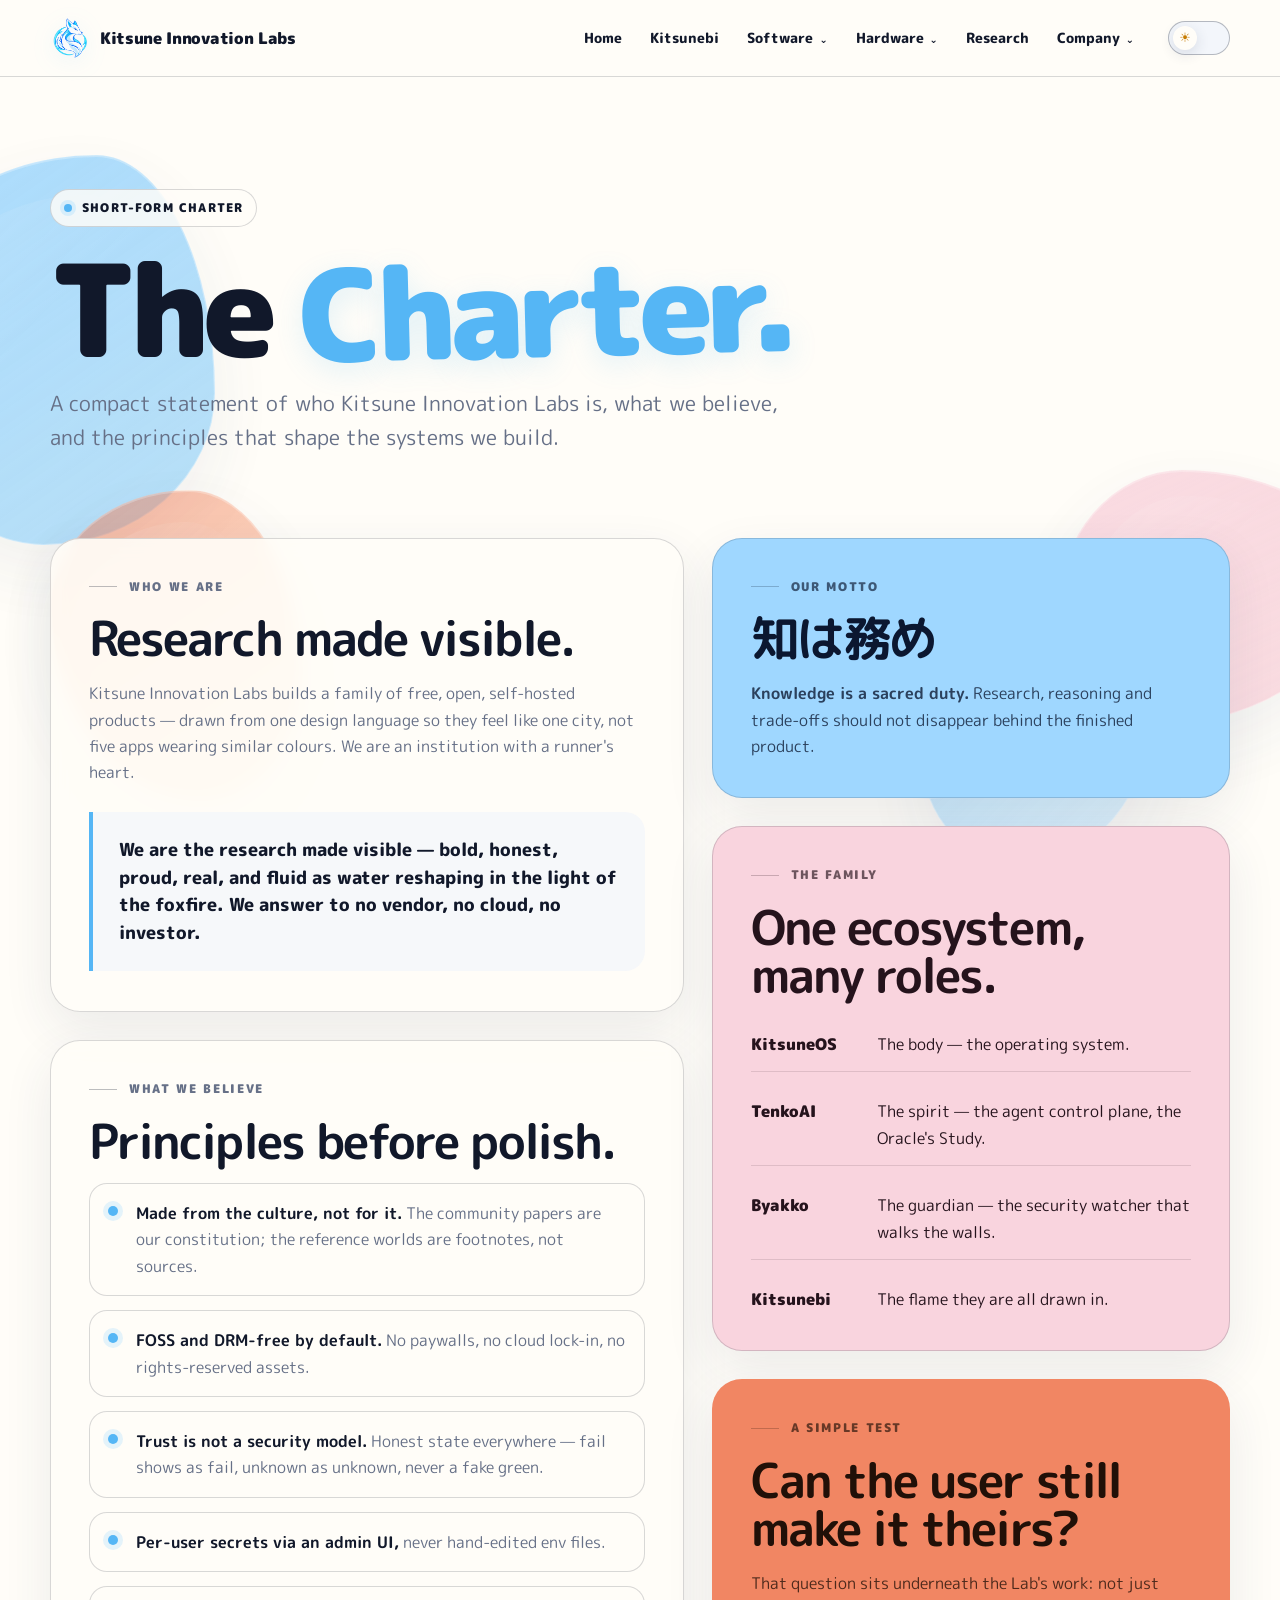
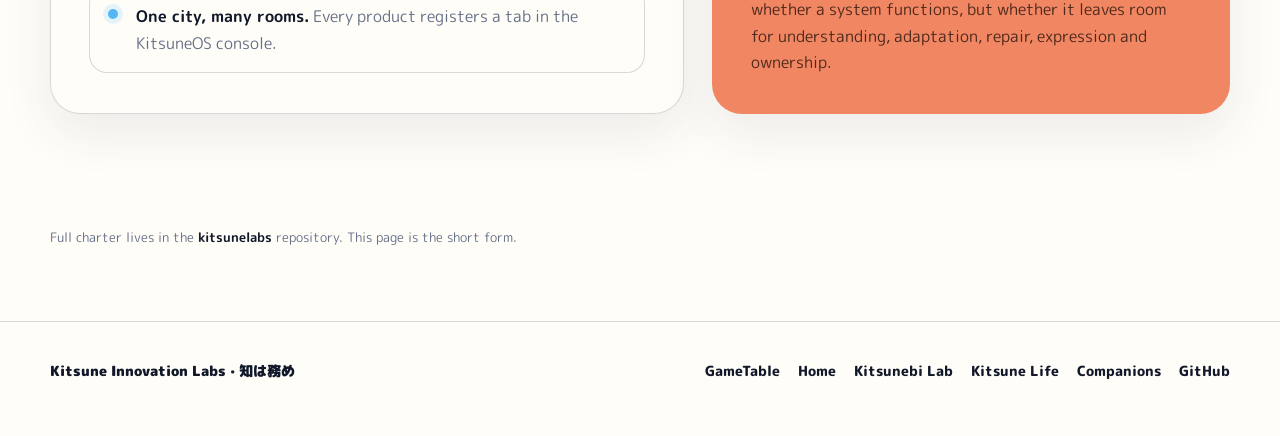
==== commit 6c5f847c: "Sync website dev branch" ====
--- a/charter/index.html
+++ b/charter/index.html
@@ -8,7 +8,9 @@
   <link rel="preconnect" href="https://fonts.googleapis.com">
   <link rel="preconnect" href="https://fonts.gstatic.com" crossorigin>
   <link href="https://fonts.googleapis.com/css2?family=M+PLUS+Rounded+1c:wght@400;500;700;800;900&display=swap" rel="stylesheet">
-  <style>
+  <link rel="stylesheet" href="/assets/kil-site-header.css">
+<script type="module" src="/assets/kil-site-header.mjs"></script>
+<style>
     :root {--foxfire:#79c8ff;--foxfire-strong:#55b6f5;--sakura:#f7c8d5;--ember:#ef724a;--night:#101936;--cream:#fffdf8;--ink:#11182a;--muted:#667087;--line:rgba(17,24,42,.16);--line-strong:rgba(17,24,42,.28);--paper:#fffdf8;--soft:#f3f6fb;--shadow:0 18px 50px rgba(40,54,84,.09);--radius:30px;--font:"M PLUS Rounded 1c",ui-rounded,system-ui,-apple-system,BlinkMacSystemFont,"Segoe UI",sans-serif}
     html[data-theme="night"]{--ink:#f8faff;--muted:#b5bed0;--line:rgba(238,243,255,.15);--line-strong:rgba(238,243,255,.27);--paper:#0f1833;--soft:#162140;--cream:#0c142c;--shadow:0 18px 50px rgba(0,0,0,.18)}
     *{box-sizing:border-box}html{scroll-behavior:smooth}body{margin:0;font-family:var(--font);color:var(--ink);background:var(--cream);line-height:1.65;overflow-x:hidden;transition:background .25s ease,color .25s ease}a{color:inherit}button{font:inherit}.shell{width:min(1180px,calc(100% - 48px));margin:0 auto}
@@ -23,9 +25,9 @@
 </head>
 <body>
   <div class="page-blobs" aria-hidden="true"><div class="blob one" data-depth="0.055"></div><div class="blob two" data-depth="0.075"></div><div class="blob three" data-depth="0.09"></div><div class="blob four" data-depth="0.045"></div></div>
-  <header class="site-header"><div class="shell nav"><a class="brand" href="../"><img class="brand-mark" src="../assets/kitsune-emblem.png" alt="" aria-hidden="true"><span>Kitsune Innovation Labs</span></a><nav class="nav-links" aria-label="Primary navigation"><a class="nav-link" href="../">Home</a><a class="nav-link" href="../design/">Kitsunebi</a><details class="nav-menu"><summary>Software</summary><div class="nav-dropdown nav-dropdown-grouped"><div class="nav-group"><span class="nav-group-label">Systems</span><details class="nav-submenu"><summary><span>KitsuneOS</span><span class="nav-status">In development</span></summary><div class="nav-flyout"><a href="../kitsuneos/"><span>KitsuneOS overview</span><span aria-hidden="true">→</span></a><a href="../kitsuneos/desktop/"><span>Desktop</span><span aria-hidden="true">→</span></a><a href="../kitsuneos/server/"><span>Server</span><span aria-hidden="true">→</span></a><a href="../kitsuneos/tv/"><span>TV</span><span aria-hidden="true">→</span></a><a href="../kitsuneos/touch/"><span>Touch</span><span aria-hidden="true">→</span></a><a href="../kitsuneos/wear/"><span>Wear</span><span aria-hidden="true">→</span></a><a href="../kitsuneos/game/"><span>Game</span><span aria-hidden="true">→</span></a><a href="../kitsuneos/sim/"><span>Sim</span><span aria-hidden="true">→</span></a><a href="../kitsuneos/apple-silicon/"><span>Apple Silicon</span><span aria-hidden="true">→</span></a></div></details><div class="nav-disabled"><span>Kitsune Control</span><span class="nav-status">In development</span></div></div><div class="nav-group"><span class="nav-group-label">Intelligence</span><div class="nav-disabled"><span>Neko / TenkoAI</span><span class="nav-status">Research</span></div></div><div class="nav-group"><span class="nav-group-label">Experiences</span><a href="../gametable/"><span>GameTable</span><span class="nav-status">In development</span></a><div class="nav-disabled"><span>Kitsune Music</span><span class="nav-status">Research</span></div><div class="nav-disabled"><span>Kitsune Stream</span><span class="nav-status">Future</span></div></div><div class="nav-group"><span class="nav-group-label">Learning</span><div class="nav-disabled"><span>Kitsune Academy</span><span class="nav-status">Planned</span></div></div></div></details><details class="nav-menu"><summary>Hardware</summary><div class="nav-dropdown"><div class="nav-disabled"><span>Shirogane</span><span class="nav-status">Division</span></div><div class="nav-disabled"><span>KitsuneBook</span><span class="nav-status">Future</span></div><div class="nav-disabled"><span>Kitsune Pocket</span><span class="nav-status">Future</span></div><div class="nav-disabled"><span>Kitsune Slate</span><span class="nav-status">Future</span></div><div class="nav-disabled"><span>Kitsune Loop</span><span class="nav-status">Future</span></div><div class="nav-disabled"><span>Kitsune Serve</span><span class="nav-status">Future</span></div></div></details><a class="nav-link" href="../design/#/research">Research</a><details class="nav-menu"><summary>Company</summary><div class="nav-dropdown"><a href="../charter/" aria-current="page"><span>Charter</span><span aria-hidden="true">→</span></a><a href="https://github.com/Kitsune-Innovation-Labs"><span>GitHub</span><span aria-hidden="true">↗</span></a></div></details><button class="theme-switch" id="themeToggle" type="button" role="switch" aria-checked="false" aria-label="Use night theme"></button></nav></div></header>
+  <div data-kil-header></div>
   <main><div class="shell"><section class="hero" aria-labelledby="charter-title"><div class="kicker">Short-form charter</div><h1 id="charter-title">The <span>Charter.</span></h1><p class="lead">A compact statement of who Kitsune Innovation Labs is, what we believe, and the principles that shape the systems we build.</p></section><div class="charter-grid"><div class="stack"><section class="card" aria-labelledby="who-title"><div class="section-label">Who we are</div><h2 id="who-title">Research made visible.</h2><p>Kitsune Innovation Labs builds a family of free, open, self-hosted products — drawn from one design language so they feel like one city, not five apps wearing similar colours. We are an institution with a runner's heart.</p><div class="quote">We are the research made visible — bold, honest, proud, real, and fluid as water reshaping in the light of the foxfire. We answer to no vendor, no cloud, no investor.</div></section><section class="card" aria-labelledby="beliefs-title"><div class="section-label">What we believe</div><h2 id="beliefs-title">Principles before polish.</h2><ul><li><b>Made from the culture, not for it.</b> The community papers are our constitution; the reference worlds are footnotes, not sources.</li><li><b>FOSS and DRM-free by default.</b> No paywalls, no cloud lock-in, no rights-reserved assets.</li><li><b>Trust is not a security model.</b> Honest state everywhere — fail shows as fail, unknown as unknown, never a fake green.</li><li><b>Per-user secrets via an admin UI,</b> never hand-edited env files.</li><li><b>One city, many rooms.</b> Every product registers a tab in the KitsuneOS console.</li></ul></section></div><div class="stack"><section class="card blue" aria-labelledby="motto-title"><div class="section-label">Our motto</div><h2 id="motto-title">知は務め</h2><p><strong>Knowledge is a sacred duty.</strong> Research, reasoning and trade-offs should not disappear behind the finished product.</p></section><section class="card pink" aria-labelledby="family-title"><div class="section-label">The family</div><h2 id="family-title">One ecosystem, many roles.</h2><div class="family"><div class="family-item"><strong>KitsuneOS</strong><span>The body — the operating system.</span></div><div class="family-item"><strong>TenkoAI</strong><span>The spirit — the agent control plane, the Oracle's Study.</span></div><div class="family-item"><strong>Byakko</strong><span>The guardian — the security watcher that walks the walls.</span></div><div class="family-item"><strong>Kitsunebi</strong><span>The flame they are all drawn in.</span></div></div></section><section class="card ember" aria-labelledby="ownership-title"><div class="section-label">A simple test</div><h2 id="ownership-title">Can the user still make it theirs?</h2><p>That question sits underneath the Lab's work: not just whether a system functions, but whether it leaves room for understanding, adaptation, repair, expression and ownership.</p></section></div></div><p class="footnote">Full charter lives in the <strong>kitsunelabs</strong> repository. This page is the short form.</p></div></main>
-  <footer><div class="shell footer-row"><div class="footer-brand">Kitsune Innovation Labs · 知は務め</div><div class="footer-links"><a href="../gametable/">GameTable</a><a href="../">Home</a><a href="../design/">Kitsunebi Lab</a><a href="https://github.com/Kitsune-Innovation-Labs">GitHub</a></div></div></footer>
-  <script>const root=document.documentElement;const toggle=document.getElementById('themeToggle');const saved=localStorage.getItem('kitsune-theme');if(saved==='night')root.dataset.theme='night';else root.dataset.theme='day';function syncToggle(){const isNight=root.dataset.theme==='night';toggle.setAttribute('aria-checked',String(isNight));toggle.setAttribute('aria-label',isNight?'Use day theme':'Use night theme')}syncToggle();toggle.addEventListener('click',()=>{const next=root.dataset.theme==='night'?'day':'night';root.dataset.theme=next;localStorage.setItem('kitsune-theme',next);syncToggle()});const reduceMotion=window.matchMedia('(prefers-reduced-motion: reduce)');const blobs=[...document.querySelectorAll('.blob[data-depth]')];let scrollTick=false;function moveBlobs(){if(reduceMotion.matches){blobs.forEach(blob=>blob.style.removeProperty('--scroll-shift'));scrollTick=false;return}const y=window.scrollY;blobs.forEach(blob=>{const depth=parseFloat(blob.dataset.depth||'0');const shift=Math.max(-120,Math.min(120,-y*depth));blob.style.setProperty('--scroll-shift',`${shift}px`)});scrollTick=false}function requestBlobMove(){if(!scrollTick){scrollTick=true;requestAnimationFrame(moveBlobs)}}window.addEventListener('scroll',requestBlobMove,{passive:true});reduceMotion.addEventListener?.('change',requestBlobMove);moveBlobs();document.addEventListener('click',event=>{document.querySelectorAll('.nav-menu[open]').forEach(menu=>{if(!menu.contains(event.target))menu.removeAttribute('open')})});document.addEventListener('keydown',event=>{if(event.key==='Escape')document.querySelectorAll('.nav-menu[open]').forEach(menu=>menu.removeAttribute('open'))});document.querySelectorAll('.nav-menu').forEach(menu=>menu.addEventListener('toggle',()=>{if(menu.open)document.querySelectorAll('.nav-menu[open]').forEach(other=>{if(other!==menu)other.removeAttribute('open')})}));</script>
+  <footer><div class="shell footer-row"><div class="footer-brand">Kitsune Innovation Labs · 知は務め</div><div class="footer-links"><a href="../gametable/">GameTable</a><a href="../">Home</a><a href="../design/">Kitsunebi Lab</a><a href="/life/">Kitsune Life</a><a href="/companions/">Companions</a><a href="https://github.com/Kitsune-Innovation-Labs">GitHub</a></div></div></footer>
+  <script type="module" src="/assets/kil-ambient-motion.mjs"></script>
 </body>
 </html>
--- a/assets/kil-site-header.css
+++ b/assets/kil-site-header.css
@@ -0,0 +1,88 @@
+/* Single canonical KIL primary navigation — reused by homepage and Kitsunebi.
+   Scoped to avoid inherited Lab CSS and preserves the main site's layout. */
+.kil-site-header{
+ --kil-ink:#11182a;--kil-muted:#667087;--kil-paper:#fffdf8;--kil-surface:#fffdf8;
+ --kil-soft:#f3f6fb;--kil-border:rgba(17,24,42,.16);--kil-strong:rgba(17,24,42,.28);
+ --kil-foxfire:#79c8ff;--kil-shadow:0 18px 50px rgba(40,54,84,.09);
+ color:var(--kil-ink);
+ position:sticky;top:0;z-index:110;border-bottom:1px solid var(--kil-border);
+ background:color-mix(in srgb,var(--kil-surface) 92%,transparent);
+ backdrop-filter:blur(14px);
+ font-family:"M PLUS Rounded 1c",ui-rounded,system-ui,sans-serif;
+}
+html[data-theme="night"] .kil-site-header{
+ --kil-ink:#f8faff;--kil-muted:#b5bed0;--kil-paper:#0f1833;--kil-surface:#0c142c;
+ --kil-soft:#162140;--kil-border:rgba(238,243,255,.15);--kil-strong:rgba(238,243,255,.27);
+ --kil-shadow:0 18px 50px rgba(0,0,0,.25);
+}
+.kil-site-header *, .kil-site-header *::before,.kil-site-header *::after{box-sizing:border-box}
+.kil-header-host{position:sticky;top:0;z-index:110}
+#kil-site-header .kil-header-inner{width:min(1180px,calc(100% - 48px));margin:0 auto;min-height:76px;display:flex;align-items:center;justify-content:space-between;gap:22px}
+#kil-site-header .brand{display:inline-flex;align-items:center;gap:10px;text-decoration:none;font-weight:900;letter-spacing:-.02em;font-size:1rem;color:var(--kil-ink);white-space:nowrap;flex-shrink:0}
+#kil-site-header .brand-mark{display:block;width:40px;height:40px;flex:0 0 auto;filter:drop-shadow(0 5px 12px rgba(85,182,245,.12))}
+#kil-site-header .kil-main-nav{display:flex;align-items:center;gap:4px;margin-left:auto;min-width:0}
+#kil-site-header a{color:var(--kil-ink);text-decoration:none}
+#kil-site-header .nav-link,#kil-site-header .nav-menu>summary{appearance:none;border:0;background:transparent;text-decoration:none;color:var(--kil-ink);padding:9px 12px;border-radius:999px;font-weight:800;font-size:.85rem;line-height:1.2;cursor:pointer;list-style:none;white-space:nowrap}
+#kil-site-header .nav-menu>summary::-webkit-details-marker,#kil-site-header .nav-submenu>summary::-webkit-details-marker{display:none}
+#kil-site-header .nav-link:hover,#kil-site-header .nav-link:focus-visible,#kil-site-header .nav-menu>summary:hover,#kil-site-header .nav-menu[open]>summary,#kil-site-header .nav-link[aria-current="page"]{background:var(--kil-soft)}
+#kil-site-header .nav-link[aria-current="page"]{box-shadow:inset 0 0 0 1px var(--kil-strong)}
+#kil-site-header .nav-menu{position:relative}
+#kil-site-header .nav-menu>summary::after{content:"⌄";display:inline-block;margin-left:6px;font-size:.72em}
+#kil-site-header .nav-dropdown{position:absolute;top:calc(100% + 10px);right:0;min-width:260px;padding:8px;border:1px solid var(--kil-border);border-radius:20px;background:var(--kil-paper);box-shadow:var(--kil-shadow);z-index:120}
+#kil-site-header .nav-dropdown-grouped{min-width:300px}
+#kil-site-header .nav-dropdown a,#kil-site-header .nav-dropdown .nav-disabled{display:flex;align-items:center;justify-content:space-between;gap:16px;width:100%;padding:11px 12px;border-radius:14px;text-decoration:none;font-weight:800;font-size:.84rem}
+#kil-site-header .nav-dropdown a:hover,#kil-site-header .nav-submenu>summary:hover{background:var(--kil-soft)}
+#kil-site-header .nav-submenu{position:relative}
+#kil-site-header .nav-submenu>summary{display:flex;align-items:center;justify-content:space-between;gap:16px;width:100%;padding:11px 12px;border-radius:14px;font-weight:800;font-size:.84rem;cursor:pointer;list-style:none;color:var(--kil-muted)}
+#kil-site-header .nav-submenu>summary::after{content:"";width:0;height:0;border-top:5px solid transparent;border-bottom:5px solid transparent;border-left:7px solid currentColor;flex:0 0 auto}
+#kil-site-header .nav-submenu[open]>summary::after{transform:rotate(90deg)}
+#kil-site-header .nav-flyout{position:absolute;left:calc(100% + 10px);top:-8px;min-width:210px;padding:8px;border:1px solid var(--kil-border);border-radius:20px;background:var(--kil-paper);box-shadow:var(--kil-shadow);z-index:130;max-height:65vh;overflow-y:auto}
+#kil-site-header .nav-disabled{color:var(--kil-muted);cursor:default}
+#kil-site-header .nav-status{font-size:.64rem;letter-spacing:.06em;text-transform:uppercase;opacity:.72}
+#kil-site-header .nav-group+.nav-group{border-top:1px solid var(--kil-border);margin-top:6px;padding-top:6px}
+#kil-site-header .nav-group-label{display:block;padding:7px 12px 5px;font-size:.64rem;font-weight:900;letter-spacing:.1em;text-transform:uppercase;color:var(--kil-muted)}
+#kil-site-header .kil-header-actions{display:flex;align-items:center;gap:8px;flex-shrink:0}
+#kil-site-header .theme-switch{position:relative;width:62px;height:34px;padding:0;border:1px solid var(--kil-strong);border-radius:999px;background:var(--kil-soft);cursor:pointer}
+#kil-site-header .theme-switch::before{content:"☀";position:absolute;left:4px;top:4px;width:24px;height:24px;display:grid;place-items:center;border-radius:50%;background:var(--kil-paper);box-shadow:0 4px 14px rgba(40,54,84,.14);color:#c67b00;font-size:.8rem}
+html[data-theme="night"] #kil-site-header .theme-switch::before{content:"☾";transform:translateX(28px);color:var(--kil-foxfire)}
+#kil-site-header button{font:inherit}
+#kil-site-header .kil-mobile-menu{display:none;background:var(--kil-soft);border:1px solid var(--kil-strong);border-radius:11px;color:var(--kil-ink);width:42px;height:40px;cursor:pointer;font-size:1.1rem;line-height:1}
+#kil-site-header :focus-visible{outline:3px solid #2681bc;outline-offset:3px}
+html[data-theme="night"] #kil-site-header :focus-visible{outline-color:var(--kil-foxfire)}
+@media(max-width:1160px){
+ #kil-site-header .brand span{display:none}
+ #kil-site-header .brand-mark{width:36px;height:36px}
+ #kil-site-header .kil-header-inner{gap:13px}
+ #kil-site-header .nav-link,#kil-site-header .nav-menu>summary{padding:9px 10px;font-size:.8rem}
+}
+@media(max-width:1000px){
+ #kil-site-header .kil-header-inner{width:min(100% - 30px,1180px);min-height:65px;justify-content:space-between;gap:10px}
+ #kil-site-header .brand span{display:inline}
+ #kil-site-header .kil-mobile-menu{display:grid;place-items:center}
+ #kil-site-header .kil-main-nav{display:none;position:absolute;top:100%;left:0;right:0;width:100%;background:var(--kil-paper);padding:13px max(15px,calc((100% - 1160px)/2));max-height:calc(100dvh - 70px);overflow-y:auto;border-bottom:1px solid var(--kil-border);box-shadow:var(--kil-shadow);flex-direction:column;align-items:stretch;gap:3px;margin:0}
+ #kil-site-header .kil-main-nav.kil-is-open{display:flex}
+ #kil-site-header .nav-menu{width:100%}
+ #kil-site-header .nav-link,#kil-site-header .nav-menu>summary{display:block;width:100%;text-align:left;padding:12px 16px;font-size:.94rem;border-radius:11px;min-height:44px}
+ #kil-site-header .nav-dropdown{position:static;min-width:0;max-height:none;overflow:visible;box-shadow:none;margin:4px 0 9px 15px;border-radius:13px}
+ #kil-site-header .nav-flyout{position:static;max-height:none;min-width:0;box-shadow:none;margin:3px 0 9px 12px;border-radius:12px}
+ #kil-site-header .nav-menu>summary::after{float:right}
+ #kil-site-header .nav-submenu>summary{min-height:44px}
+ #kil-site-header .theme-switch{width:58px}
+ #kil-site-header .theme-switch::before{transition:transform .15s}
+ html[data-theme="night"] #kil-site-header .theme-switch::before{transform:translateX(24px)}
+}
+@media(max-width:480px){
+ #kil-site-header .brand span{font-size:.83rem}
+ #kil-site-header .kil-header-inner{min-height:62px}
+}
+@media(forced-colors:active){
+ #kil-site-header{background:Canvas;color:CanvasText;border-bottom:1px solid CanvasText}
+ #kil-site-header .kil-main-nav{background:Canvas;border-color:CanvasText}
+ #kil-site-header .nav-dropdown,#kil-site-header .nav-flyout{background:Canvas}
+ #kil-site-header .theme-switch,#kil-site-header .kil-mobile-menu{border:1px solid ButtonText}
+}
+@media(prefers-reduced-motion:reduce){#kil-site-header *,#kil-site-header *::before{transition:none!important}}
+@media print{.kil-header-host{display:none!important}}
+
+/* Current section inside grouped navigation menus. */
+#kil-site-header .nav-dropdown a[aria-current="page"]{background:var(--kil-soft);box-shadow:inset 0 0 0 1px var(--kil-strong)}
